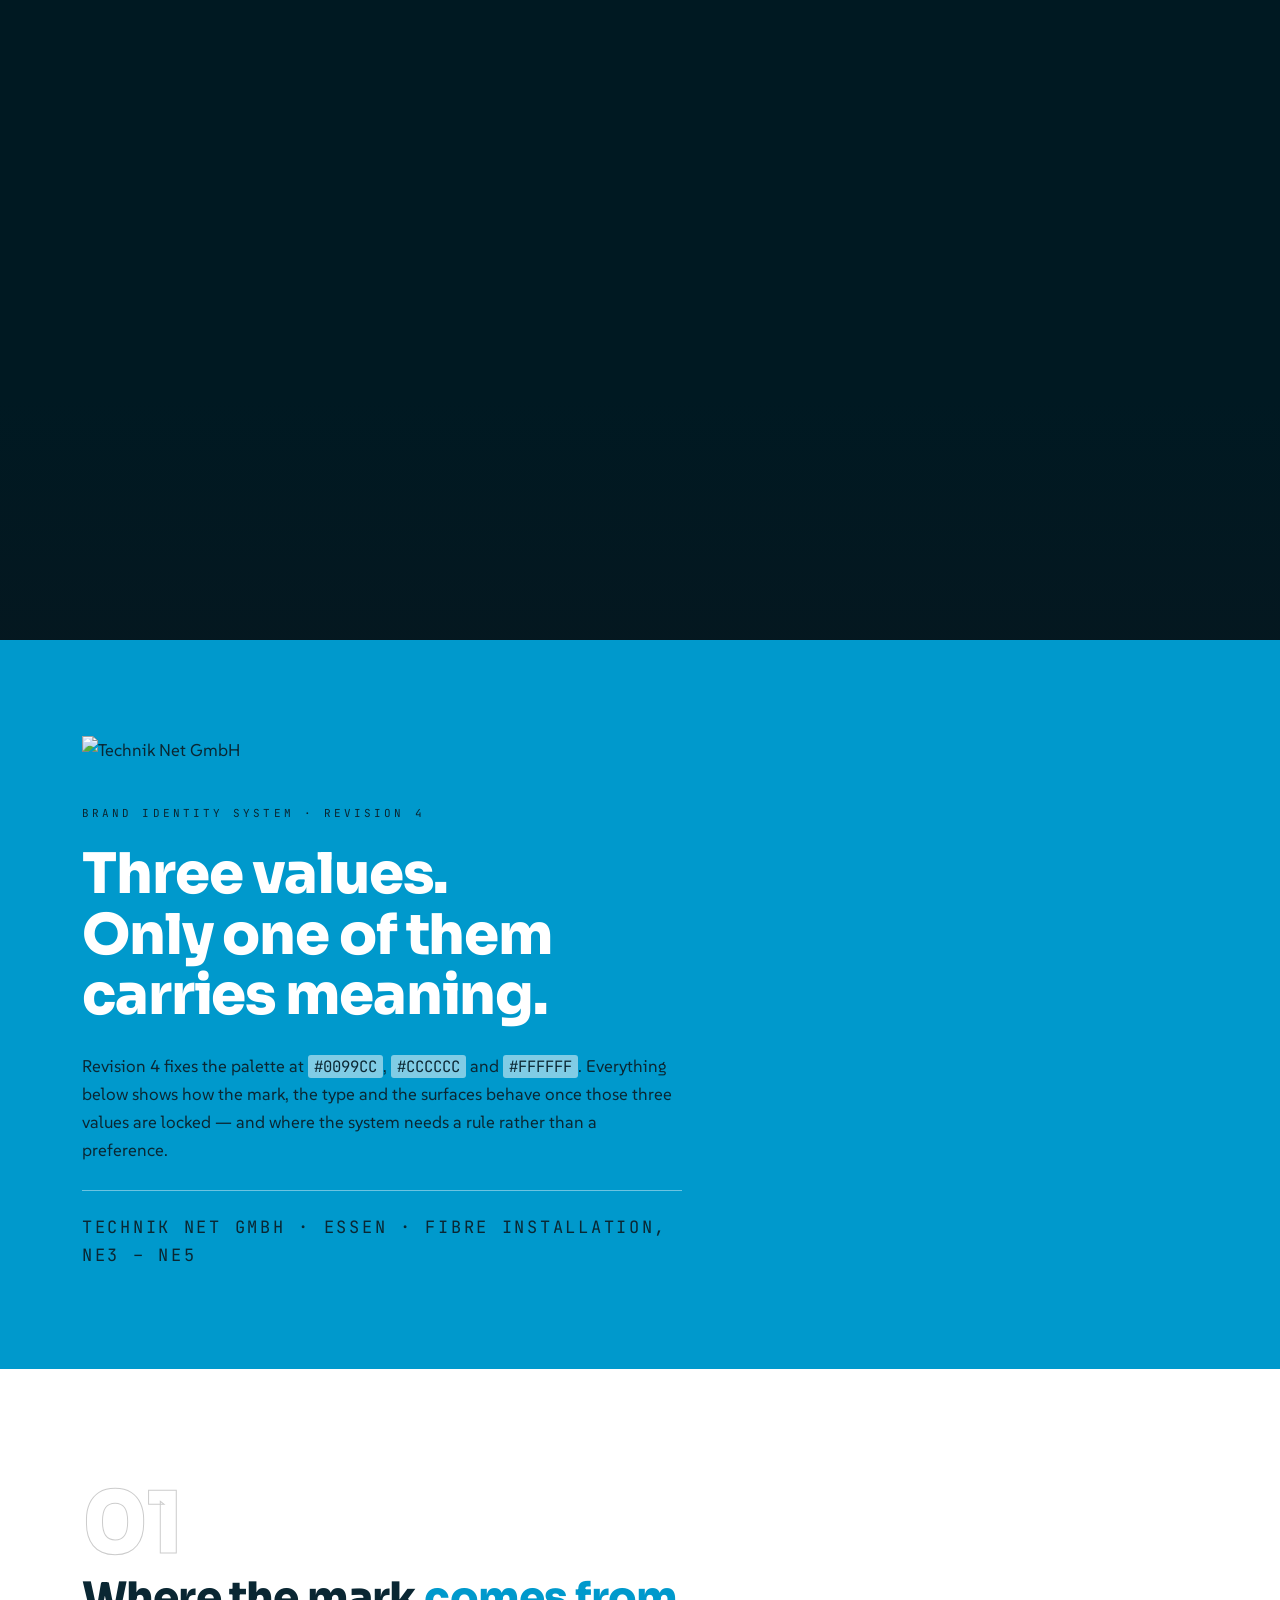
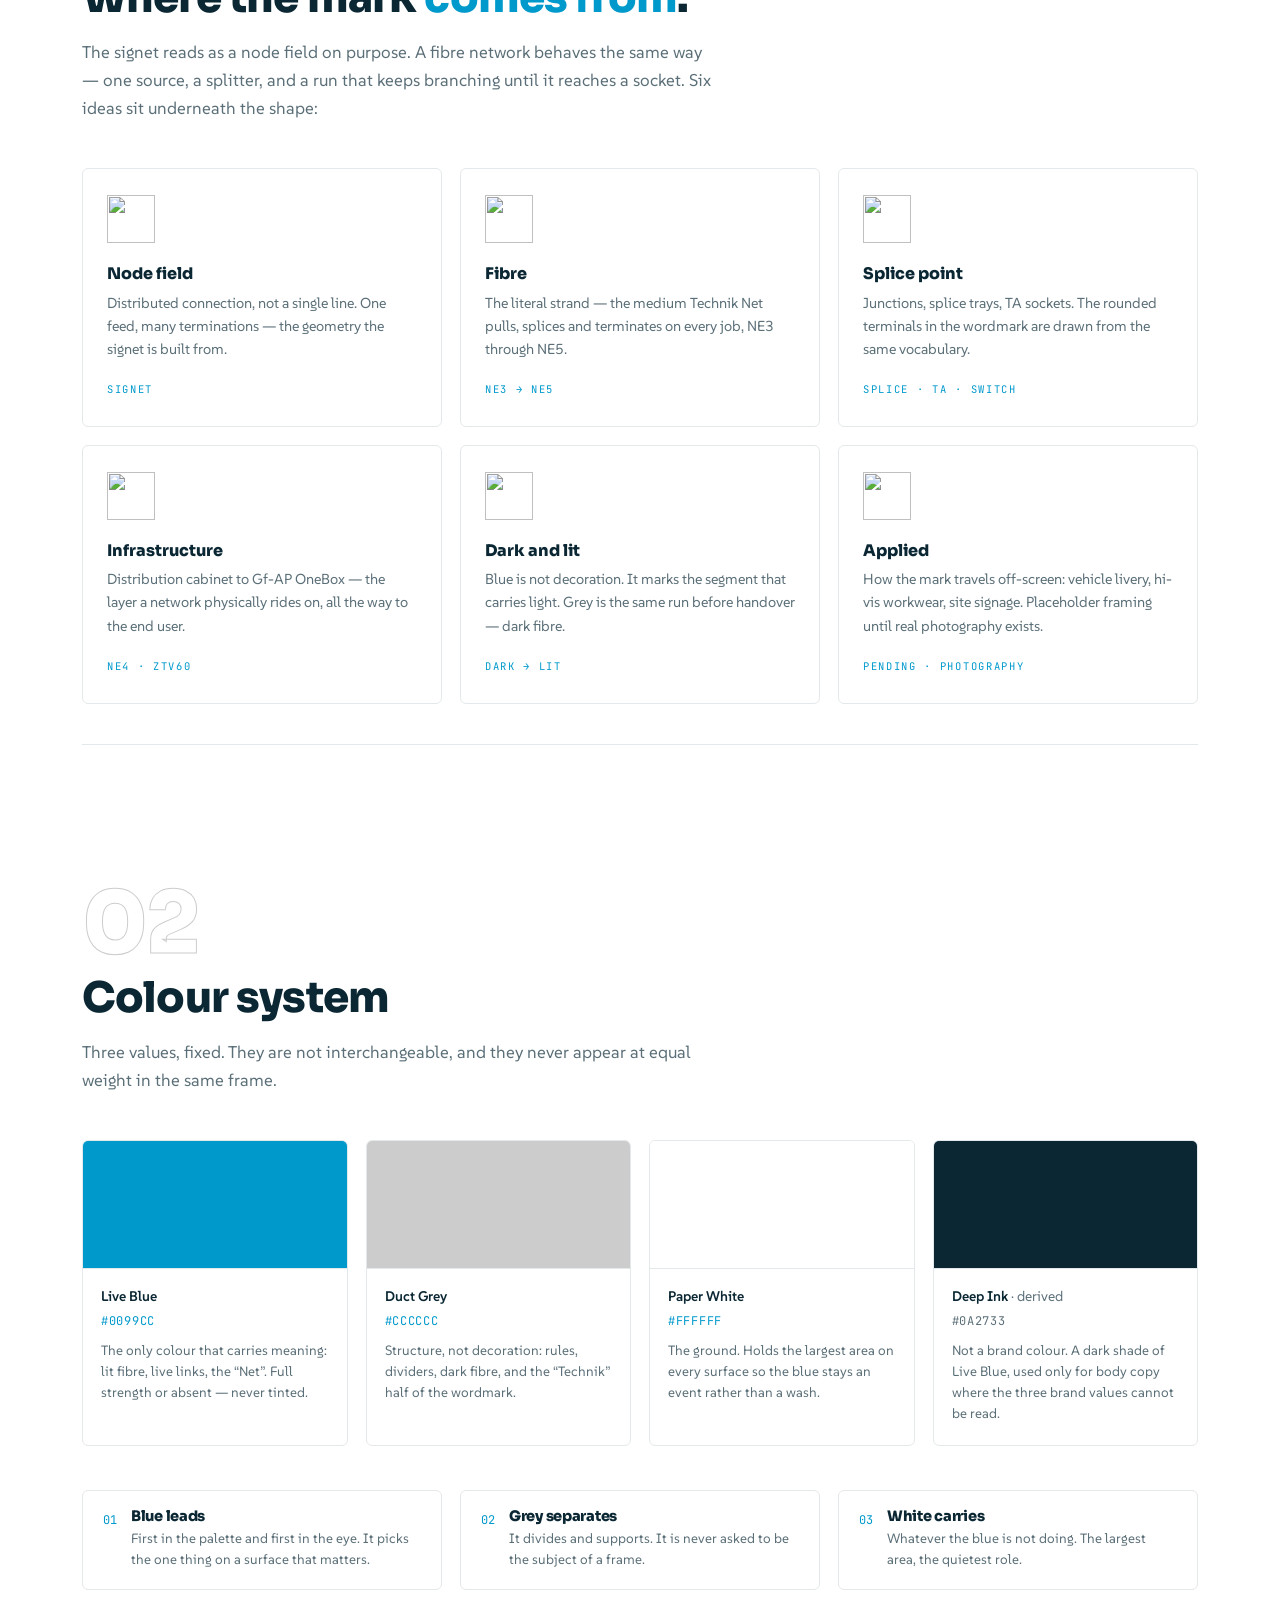
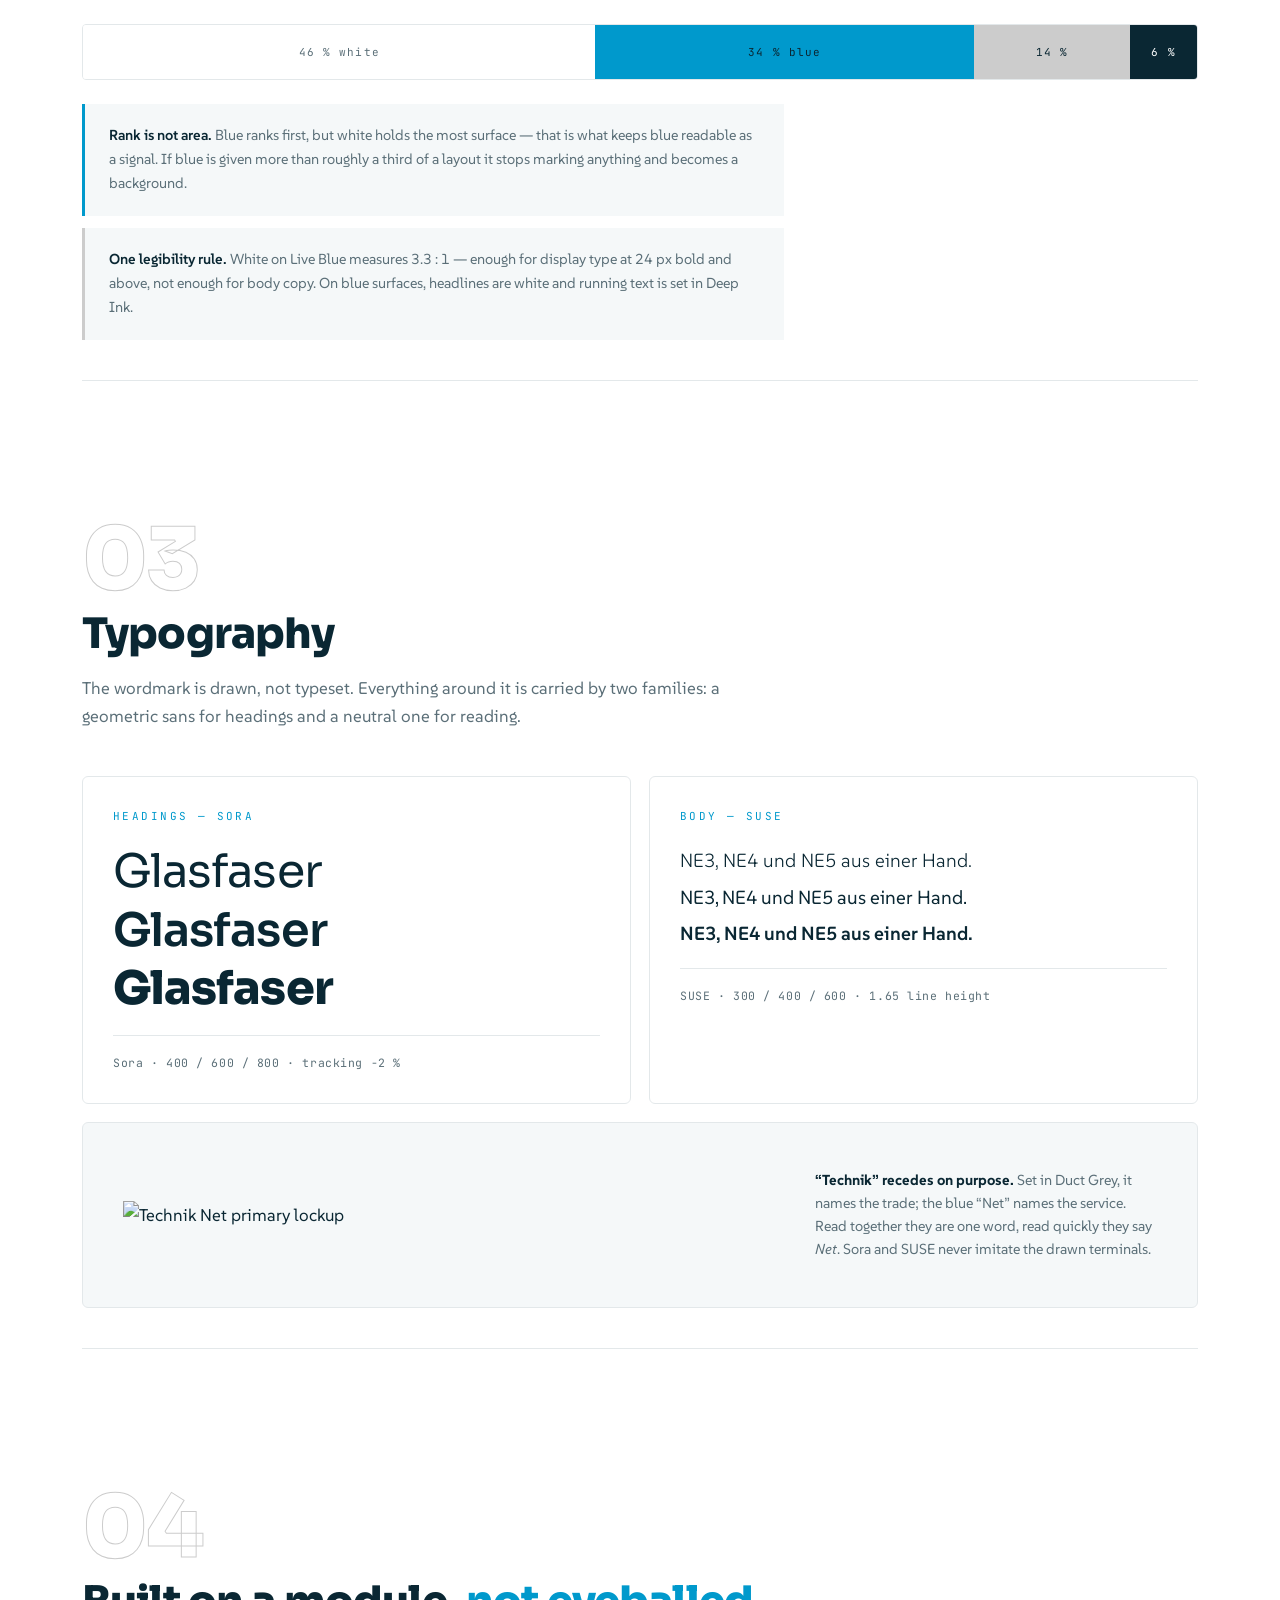
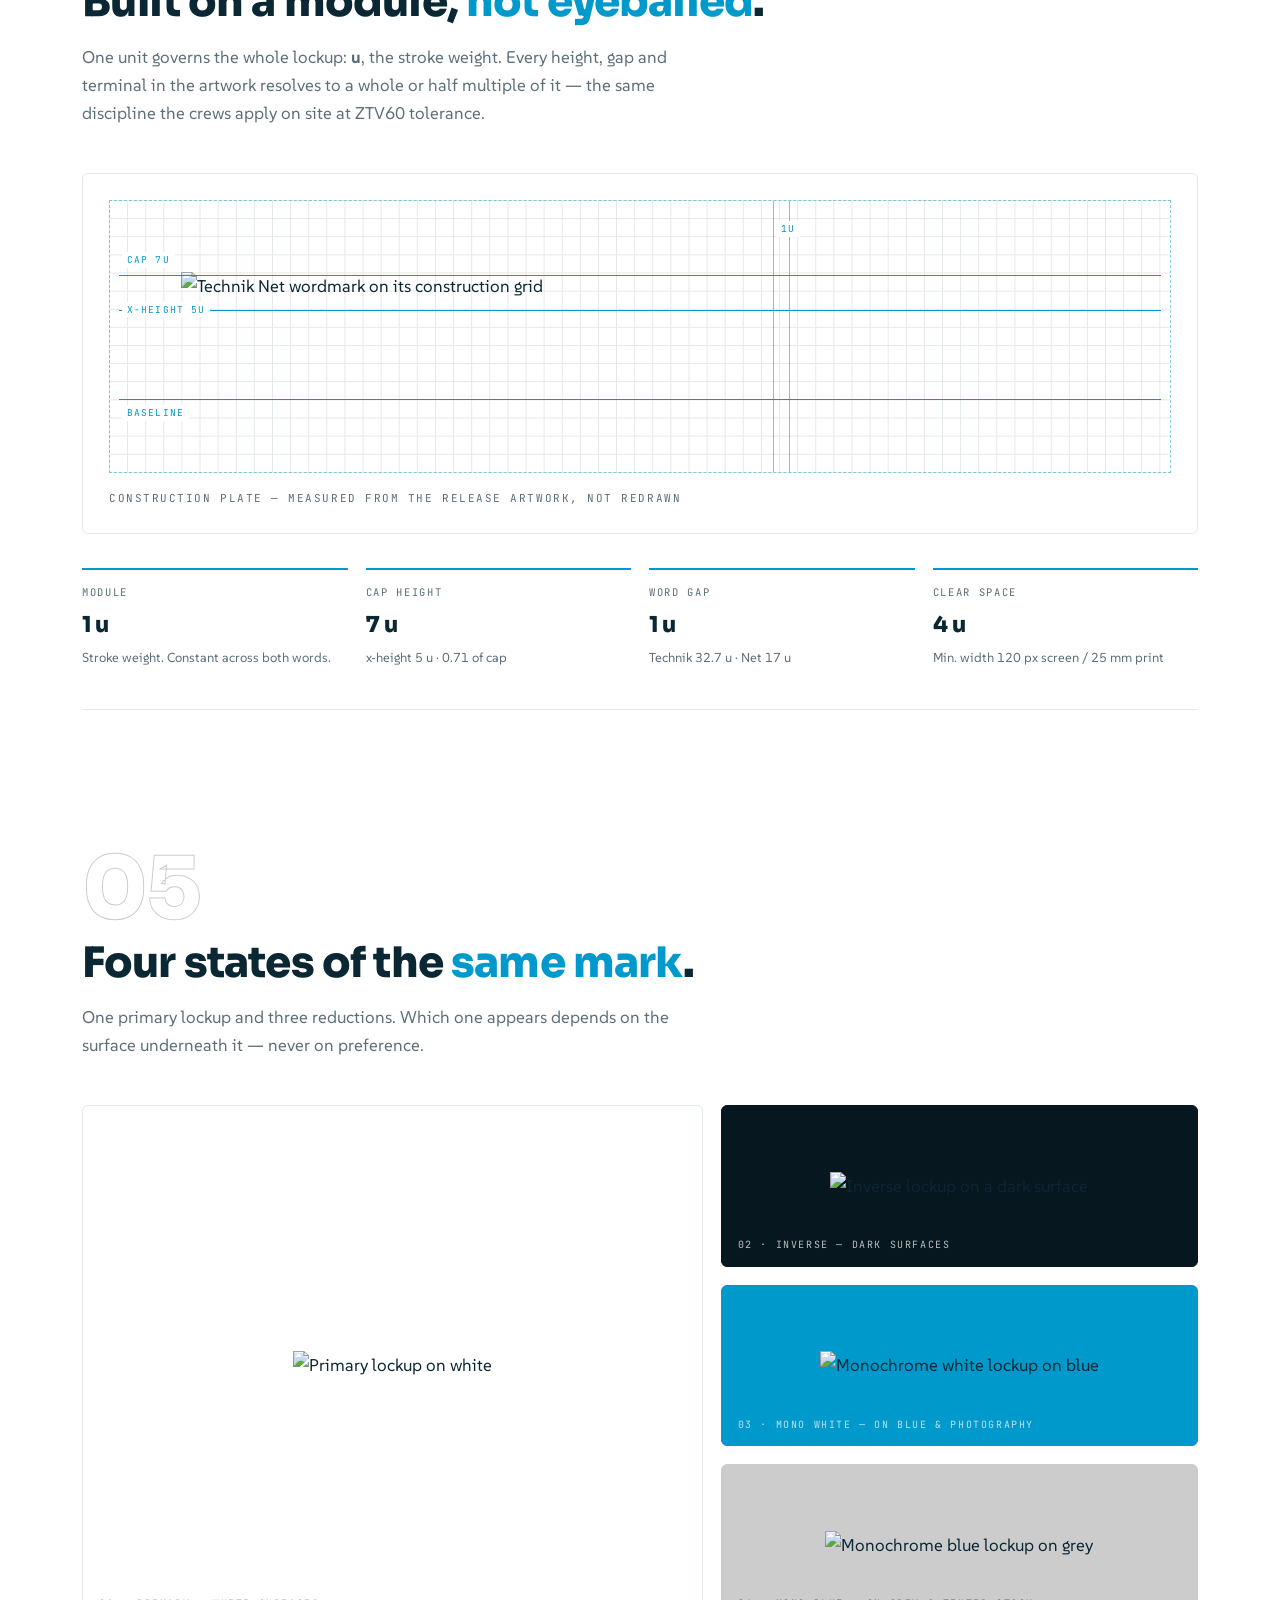
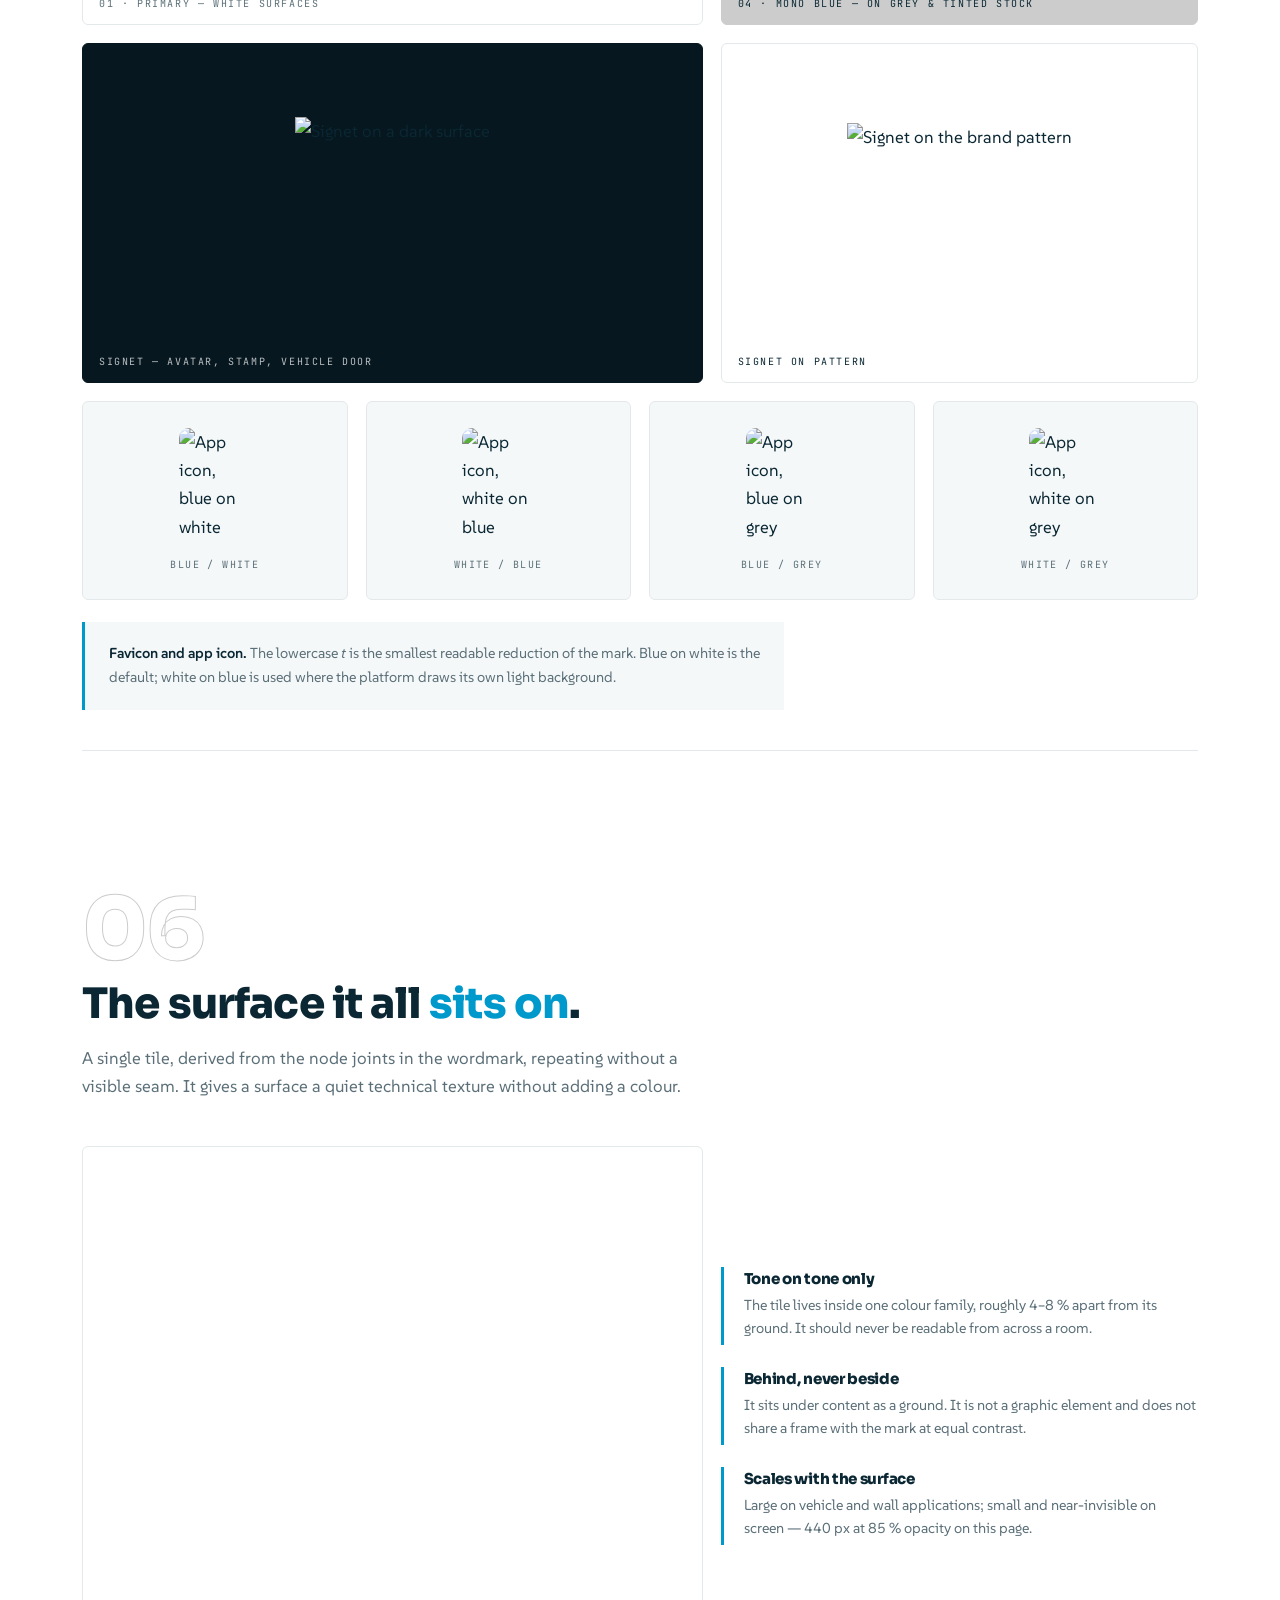
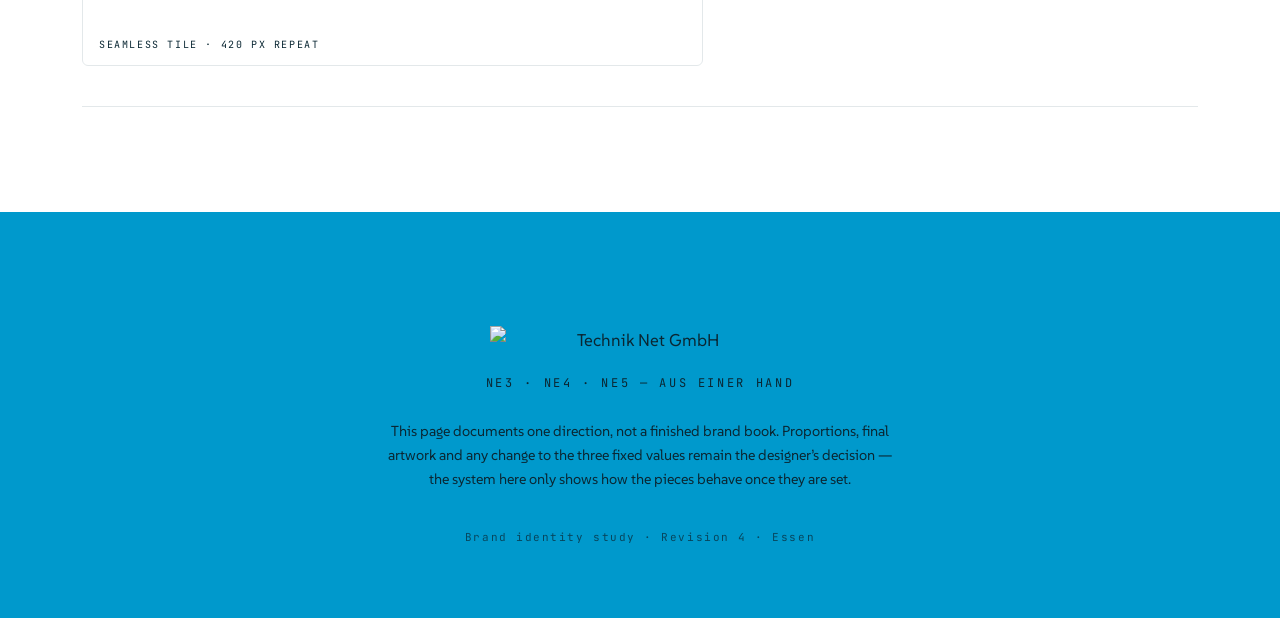
==== technikLOGO/index.html @ ebc8bb7e "Update print statement from 'Hello' to 'Goodbye'" ====
<!DOCTYPE html>
<html lang="en">
<head>
<meta charset="utf-8">
<meta name="viewport" content="width=device-width, initial-scale=1">
<title>Technik Net GmbH — Brand Identity, Rev 4</title>
<meta name="description" content="Brand identity system for Technik Net GmbH, Essen — fibre installation contractor, NE3 to NE5.">
<link rel="icon" href="assets/icon-blue-on-white.svg" type="image/svg+xml">
<link rel="apple-touch-icon" href="assets/icon-white-on-blue.png">
<link rel="preconnect" href="https://fonts.googleapis.com">
<link rel="preconnect" href="https://fonts.gstatic.com" crossorigin>
<link href="https://fonts.googleapis.com/css2?family=Sora:wght@400..800&family=SUSE:wght@100..900&family=JetBrains+Mono:wght@400;500&display=swap" rel="stylesheet">
<style>
/* ============================================================
   TECHNIK NET — BRAND IDENTITY SYSTEM PAGE · REV 4
   ------------------------------------------------------------
   BRAND VALUES (client-locked — do not change without approval)
     --blue   #0099CC
     --grey   #CCCCCC
     --white  #FFFFFF

   DERIVED VALUES (not brand colours — text/UI only, same hue
   family as --blue). Swap any of these on one line.
     --ink, --ink-soft, --hairline, --tint, --night, --blue-press
   ============================================================ */
:root{
  /* --- brand --- */
  --blue:#0099cc;
  --grey:#cccccc;
  --white:#ffffff;

  /* --- derived --- */
  --ink:#0a2733;          /* body copy, deep shade of --blue      */
  --ink-soft:#5b6f78;     /* secondary copy                        */
  --hairline:#e3e8ea;     /* 1 px rules — tint of --grey on white  */
  --tint:#f5f8f9;         /* faint card ground                     */
  --night:#06171f;        /* hero / dark surfaces                  */
  --blue-press:#0086b5;   /* hover + pressed state of --blue       */

  --shell:1180px;
  --u:15.386;             /* logo construction module, in viewBox units */
}
*{box-sizing:border-box}
html{scroll-behavior:smooth}
body{
  margin:0;background:var(--white);color:var(--ink);
  font-family:'SUSE',system-ui,-apple-system,'Segoe UI',sans-serif;
  font-size:17px;line-height:1.65;-webkit-font-smoothing:antialiased;
  overflow-x:hidden;
}
/* ambient tone-on-tone ground — must stay near-invisible */
body::before{
  content:'';position:fixed;inset:0;z-index:-2;pointer-events:none;
  background:url('assets/pattern-light.webp') repeat;
  background-size:440px 440px;opacity:.85;
}
h1,h2,h3,.node-index,.sample-sora{
  font-family:'Sora',system-ui,sans-serif;font-weight:800;
  letter-spacing:-.02em;line-height:1.08;margin:0
}
.mono,.node-eyebrow,.scroll-text,.swatch-hex,.tag,.caption,.plate-label,
.type-label,.type-meta,figcaption,.band-meta,.rank-n{
  font-family:'JetBrains Mono',ui-monospace,monospace;font-weight:400
}
p{margin:0}
img,svg{display:block;max-width:100%}
::selection{background:var(--blue);color:var(--white)}
:focus-visible{outline:2px solid var(--blue);outline-offset:3px;border-radius:2px}

.shell{max-width:var(--shell);margin:0 auto;padding:0 32px;width:100%}

/* ============ HERO ============ */
.hero{position:relative;background:var(--night)}
.hero-video-wrap{
  position:relative;width:100%;isolation:isolate;
  background:var(--night) url('assets/pattern-night.webp') repeat;
  background-size:440px 440px;
}
.hero-video-wrap video{width:100%;height:auto;display:block}
/* Unifies the existing footage into the new palette: hue + saturation
   come from --blue, luminosity stays from the video. Kills the orange. */
.video-tint{position:absolute;inset:0;background:var(--blue);mix-blend-mode:color;pointer-events:none}
.video-shade{position:absolute;inset:0;background:linear-gradient(to bottom,transparent 62%,rgba(6,23,31,.72));pointer-events:none}
@supports not (mix-blend-mode:color){.video-tint{display:none}}

.scroll-cue{
  position:absolute;left:50%;bottom:26px;transform:translateX(-50%);z-index:2;
  display:flex;flex-direction:column;align-items:center;gap:12px;
  opacity:0;pointer-events:none;transition:opacity .8s ease;
}
.scroll-cue.show{opacity:1}
.mouse{
  width:26px;height:42px;border:2px solid var(--white);border-radius:14px;
  position:relative;animation:cueNudge 2.6s ease-in-out infinite
}
.mouse::after{
  content:'';position:absolute;left:50%;top:8px;width:4px;height:8px;margin-left:-2px;
  border-radius:2px;background:var(--white);
  animation:cueBall 2.6s cubic-bezier(.65,-.55,.25,1.5) infinite
}
.scroll-text{font-size:11px;letter-spacing:.24em;text-transform:uppercase;color:rgba(255,255,255,.66)}
@keyframes cueBall{0%,20%{transform:translateY(0);opacity:1}
  60%{transform:translateY(16px);opacity:0}61%,100%{transform:translateY(0);opacity:0}
  85%,100%{opacity:1}}
@keyframes cueNudge{0%,70%,100%{transform:translateY(0)}80%{transform:translateY(5px)}}

/* ============ BLUE STATEMENT BAND ============ */
.band{background:var(--blue);color:var(--ink);padding:96px 0 100px}
.band-eyebrow{
  font-family:'JetBrains Mono',monospace;font-size:11px;letter-spacing:.28em;
  text-transform:uppercase;color:var(--ink);display:block;margin-bottom:22px
}
.band h1{
  color:var(--white);font-size:clamp(31px,4.6vw,56px);max-width:15ch;
  text-wrap:balance
}
.band p{max-width:60ch;margin-top:26px;font-size:17px;color:var(--ink)}
.band p code{
  font-family:'JetBrains Mono',monospace;font-size:.92em;
  background:rgba(255,255,255,.5);padding:1px 6px;border-radius:3px
}
.band-meta{
  margin-top:40px;padding-top:22px;border-top:1px solid rgba(255,255,255,.42);
  font-size:11.5px;letter-spacing:.16em;text-transform:uppercase;color:var(--ink)
}
.band-lockup{width:min(300px,52%);margin-bottom:40px}

/* ============ SECTIONS ============ */
#timeline-container{position:relative;z-index:0}
.node-section{padding:112px 32px 24px}
.node-eyebrow{
  font-size:11px;letter-spacing:.28em;text-transform:uppercase;color:var(--ink-soft);
  display:block;margin-bottom:6px
}
.node-index{
  font-size:clamp(52px,7vw,86px);line-height:1;
  color:transparent;-webkit-text-stroke:1px var(--grey);
  margin-bottom:-4px;display:block;user-select:none
}
.node-section h2{font-size:clamp(27px,3.5vw,42px);margin-top:12px}
.node-section h2 em{font-style:normal;color:var(--blue)}
.section-lede{max-width:64ch;color:var(--ink-soft);margin-top:18px;font-size:17px}
.divider{height:1px;background:var(--hairline);margin:40px 0 0}

/* ---- 01 concepts ---- */
.concept-grid{display:grid;grid-template-columns:repeat(3,1fr);gap:18px;margin-top:46px}
.concept-grid>*{min-width:0}
.concept{
  background:var(--white);border:1px solid var(--hairline);border-radius:6px;
  padding:26px 24px 28px;display:flex;flex-direction:column;
  transition:border-color .25s ease,transform .25s ease,box-shadow .25s ease
}
.concept:hover{border-color:var(--blue);transform:translateY(-3px);box-shadow:0 10px 28px -18px rgba(10,39,51,.5)}
.concept-icon{height:48px;margin-bottom:22px}
.concept-icon img{height:48px;width:48px}
.concept h3{font-size:16px;color:var(--ink);margin-bottom:9px;letter-spacing:0}
.concept p{font-size:14.5px;color:var(--ink-soft);line-height:1.6}
.concept .tag{
  margin-top:auto;padding-top:20px;font-size:10.5px;letter-spacing:.16em;
  text-transform:uppercase;color:var(--blue)
}

/* ---- 02 colour ---- */
.swatch-grid{display:grid;grid-template-columns:repeat(4,1fr);gap:18px;margin-top:46px}
.swatch-grid>*{min-width:0}
.swatch{border:1px solid var(--hairline);border-radius:6px;overflow:hidden;background:var(--white)}
.swatch-chip{height:128px;border-bottom:1px solid var(--hairline)}
.swatch-body{padding:16px 18px 20px}
.swatch-name{font-size:14px;font-weight:600;margin-bottom:4px}
.swatch-hex{font-size:12px;color:var(--blue);letter-spacing:.06em}
.swatch-role{font-size:13.5px;color:var(--ink-soft);margin-top:9px;line-height:1.55}
.swatch.is-derived .swatch-hex{color:var(--ink-soft)}

.rank{display:grid;grid-template-columns:repeat(3,1fr);gap:18px;margin-top:44px}
.rank-item{display:flex;gap:14px;align-items:flex-start;padding:18px 20px;border:1px solid var(--hairline);border-radius:6px}
.rank-n{font-size:12px;color:var(--blue);padding-top:2px}
.rank-item h3{font-size:14.5px;margin-bottom:5px}
.rank-item p{font-size:13.5px;color:var(--ink-soft);line-height:1.55}

.hierarchy{margin-top:34px}
.hierarchy-bar{display:flex;height:56px;border-radius:4px;overflow:hidden;border:1px solid var(--hairline)}
.hierarchy-bar span{
  display:flex;align-items:center;justify-content:center;
  font-family:'JetBrains Mono',monospace;font-size:11px;letter-spacing:.1em
}
.note{
  margin-top:24px;padding:20px 24px;border-left:3px solid var(--blue);
  background:var(--tint);color:var(--ink-soft);font-size:14.5px;max-width:78ch
}
.note strong{color:var(--ink);font-weight:600}
.note + .note{margin-top:12px;border-left-color:var(--grey)}

/* ---- 03 type ---- */
.type-grid{display:grid;grid-template-columns:1fr 1fr;gap:18px;margin-top:46px}
.type-grid>*{min-width:0}
.type-card{background:var(--white);border:1px solid var(--hairline);border-radius:6px;padding:30px}
.type-label{font-size:11px;letter-spacing:.22em;text-transform:uppercase;color:var(--blue);margin-bottom:20px}
.sample-sora{font-size:clamp(32px,4.4vw,46px);line-height:1.14;margin-bottom:6px;color:var(--ink)}
.sample-sora.w400{font-weight:400}.sample-sora.w600{font-weight:600}.sample-sora.w800{font-weight:800}
.sample-suse{font-size:19px;line-height:1.6;margin-bottom:6px}
.sample-suse.w300{font-weight:300}.sample-suse.w400{font-weight:400}.sample-suse.w600{font-weight:600}
.type-meta{margin-top:20px;padding-top:18px;border-top:1px solid var(--hairline);
  font-size:11.5px;color:var(--ink-soft);letter-spacing:.05em}
.type-wordmark{
  grid-column:1 / -1;background:var(--tint);border:1px solid var(--hairline);border-radius:6px;
  padding:46px 40px;display:flex;align-items:center;justify-content:space-between;gap:40px;flex-wrap:wrap
}
.type-wordmark img{width:min(420px,54%)}
.type-wordmark .tw-note{max-width:38ch;color:var(--ink-soft);font-size:14.5px;line-height:1.6}
.type-wordmark .tw-note strong{color:var(--ink)}

/* ---- 04 construction plate ---- */
.plate{margin:46px 0 0;border:1px solid var(--hairline);border-radius:6px;background:var(--white);padding:26px}
.plate-stage{
  position:relative;width:100%;aspect-ratio:58.6 / 15.06;
  background-color:var(--white);
  background-image:
    linear-gradient(to right,var(--hairline) 1px,transparent 1px),
    linear-gradient(to bottom,var(--hairline) 1px,transparent 1px);
  background-size:calc(100% / 58.6) calc(100% / 15.06);
}
.plate-clear{
  position:absolute;left:0;top:0;right:0;bottom:0;
  border:1px dashed var(--blue);opacity:.45
}
.plate-mark{position:absolute;left:6.826%;top:26.56%;width:86.35%;height:46.88%}
.plate-mark img{width:100%;height:100%}
.plate-mark .g{position:absolute;pointer-events:none}
.plate-mark .g-h{left:-6.8%;right:-6.8%;height:1px;background:var(--blue)}
.plate-mark .g-v{top:-56%;bottom:-56%;width:1px;background:var(--blue);opacity:.55}
.g-cap{top:2%}.g-x{top:29.6%}.g-base{top:99.4%}
.g-split-a{left:64.5%}.g-split-b{left:66.3%}
.plate-label{
  position:absolute;font-size:9.5px;letter-spacing:.12em;text-transform:uppercase;
  color:var(--blue);background:var(--white);padding:0 5px;white-space:nowrap
}
.plate-facts{display:grid;grid-template-columns:repeat(4,1fr);gap:18px;margin-top:34px}
.plate-facts>*{min-width:0}
.fact{border-top:2px solid var(--blue);padding-top:14px}
.fact dt{font-family:'JetBrains Mono',monospace;font-size:10.5px;letter-spacing:.16em;
  text-transform:uppercase;color:var(--ink-soft);margin-bottom:6px}
.fact dd{margin:0;font-family:'Sora',sans-serif;font-weight:800;font-size:22px;color:var(--ink)}
.fact dd small{font-family:'SUSE',sans-serif;font-weight:400;font-size:13px;color:var(--ink-soft);display:block;margin-top:4px}
figcaption{margin-top:16px;font-size:11px;letter-spacing:.14em;text-transform:uppercase;color:var(--ink-soft)}

/* ---- 05 applications ---- */
.app-grid{display:flex;gap:18px;margin-top:46px;align-items:stretch}
.app-main{
  width:calc((100% - 18px) * 1.3 / 2.3);height:520px;border-radius:6px;overflow:hidden;
  position:relative;display:flex;align-items:center;justify-content:center;padding:48px;
  background:var(--white);border:1px solid var(--hairline)
}
.app-side{flex:1;display:flex;flex-direction:column;gap:18px}
.app-card{
  flex:1;border-radius:6px;overflow:hidden;position:relative;
  display:flex;align-items:center;justify-content:center;padding:24px;
  border:1px solid var(--hairline)
}
.app-card.is-night,.app-main.is-night{background:var(--night) url('assets/pattern-night.webp') repeat;background-size:300px 300px;border-color:var(--night)}
.app-card.is-blue{background:var(--blue);border-color:var(--blue)}
.app-card.is-grey{background:var(--grey);border-color:var(--grey)}
.app-card.is-pattern{background:var(--white) url('assets/pattern-display.webp') repeat;background-size:300px 300px}
.app-card img{max-width:76%;height:auto}
.app-card.is-signet img{max-width:none;width:auto;height:62%}
.app-main img{max-width:84%}
.caption{
  position:absolute;left:16px;bottom:12px;font-size:10px;letter-spacing:.16em;
  text-transform:uppercase;color:var(--ink-soft)
}
.app-card.is-night .caption,.app-main.is-night .caption,.app-card.is-blue .caption{color:rgba(255,255,255,.72)}
.app-card.is-grey .caption,.app-card.is-pattern .caption,.pattern-wrap .caption{color:var(--ink)}

.icon-row{display:grid;grid-template-columns:repeat(4,1fr);gap:18px;margin-top:18px}
.icon-row>*{min-width:0}
.icon-cell{
  border:1px solid var(--hairline);border-radius:6px;padding:26px;
  display:flex;flex-direction:column;align-items:center;gap:16px;background:var(--tint)
}
.icon-cell img{width:72px;height:auto;border-radius:10px}
.icon-cell span{font-family:'JetBrains Mono',monospace;font-size:10px;letter-spacing:.14em;
  text-transform:uppercase;color:var(--ink-soft);text-align:center}

/* ---- 06 pattern ---- */
.pattern-row{display:flex;gap:18px;align-items:stretch;margin-top:46px}
.pattern-wrap{
  width:calc((100% - 18px) * 1.3 / 2.3);height:520px;
  border:1px solid var(--hairline);border-radius:6px;overflow:hidden;position:relative
}
.pattern-fill{width:100%;height:100%;background:url('assets/pattern-display.webp') repeat;background-size:420px 420px}
.pattern-side{flex:1;display:flex;flex-direction:column;justify-content:center;gap:22px}
.pattern-fact{border-left:3px solid var(--blue);padding:4px 0 4px 20px}
.pattern-fact h3{font-size:15px;margin-bottom:6px}
.pattern-fact p{font-size:14.5px;color:var(--ink-soft)}

/* ============ FIBRE TRACK (signature) ============
   Grey = dark fibre. Blue = lit. The run fills as you scroll. */
.fiber-track{position:absolute;top:0;width:3px;z-index:-1}
.fiber-bg-line{position:absolute;top:0;left:0;width:3px;height:100%;background:var(--hairline)}
#verticalLine{
  position:absolute;top:0;left:0;width:3px;height:0;
  background-image:linear-gradient(to bottom,var(--grey),var(--blue));
  background-repeat:no-repeat;background-position:top left;
  box-shadow:0 0 14px 1px rgba(0,153,204,.32);
}
.fiber-node{
  position:absolute;left:-11.5px;width:26px;height:26px;border-radius:50%;
  border:5px solid var(--white);background:var(--hairline);
  transform:scale(.6);opacity:.4;
  transition:transform .45s cubic-bezier(.2,.9,.3,1.4),opacity .45s ease,background .45s ease,box-shadow .45s ease
}
.fiber-node.is-on{transform:scale(1);opacity:1}
.fiber-final-node{
  position:absolute;left:-13.5px;width:30px;height:30px;border-radius:50%;
  border:5px solid var(--white);background:var(--blue);
  transform:scale(0);opacity:0;transition:transform .5s cubic-bezier(.2,.9,.3,1.4),opacity .4s ease
}
.fiber-final-node.is-on{transform:scale(1);opacity:1;box-shadow:0 0 18px 3px rgba(0,153,204,.5)}
.fiber-final-bar{
  position:absolute;right:0;height:5px;width:0;
  background-image:linear-gradient(to left,var(--blue),rgba(0,153,204,.15));
  transition:width .8s cubic-bezier(.4,0,.2,1);transition-delay:.4s
}
.timeline-end{height:1px}
@media (max-width:1320px){.fiber-track{display:none}}

/* ============ FOOTER ============ */
footer{background:var(--blue);color:var(--ink);padding:88px 0 72px;text-align:center;margin-top:80px}
footer .f-signet{width:56px;margin:0 auto 26px}
footer .f-lockup{width:min(300px,72%);margin:0 auto 20px}
footer .f-tag{
  font-family:'JetBrains Mono',monospace;font-size:12px;letter-spacing:.22em;
  text-transform:uppercase;color:var(--ink);margin-bottom:26px
}
footer p{color:var(--ink);font-size:14.5px;max-width:56ch;margin:0 auto}
footer .f-meta{
  margin-top:36px;font-family:'JetBrains Mono',monospace;font-size:11px;
  letter-spacing:.14em;color:rgba(10,39,51,.72)
}

/* ============ SCROLL TO TOP ============ */
#scrollTop{
  position:fixed;right:28px;bottom:28px;z-index:60;width:46px;height:46px;border-radius:50%;
  border:1px solid var(--blue);background:rgba(255,255,255,.9);
  backdrop-filter:blur(6px);-webkit-backdrop-filter:blur(6px);
  color:var(--blue);cursor:pointer;display:flex;align-items:center;justify-content:center;
  opacity:0;visibility:hidden;transform:translateY(10px);padding:0;
  transition:opacity .3s ease,transform .3s ease,visibility .3s ease,background .25s ease,color .25s ease;
}
#scrollTop.show{opacity:1;visibility:visible;transform:translateY(0)}
#scrollTop:hover{background:var(--blue);color:var(--white)}
#scrollTop svg{width:18px;height:18px;display:block;max-width:none}

/* ============ RESPONSIVE ============ */
@media (max-width:1000px){
  .concept-grid,.swatch-grid,.plate-facts,.icon-row{grid-template-columns:repeat(2,1fr)}
  .rank{grid-template-columns:1fr}
  .app-grid,.pattern-row{flex-direction:column}
  .app-main{width:100%;height:auto;aspect-ratio:686/460;padding:32px}
  .app-side{flex-direction:row}
  .app-card{min-height:190px}
  .pattern-wrap{width:100%;height:auto;aspect-ratio:1/1}
}
@media (max-width:720px){
  body{font-size:16px}
  .band{padding:64px 0 68px}
  .node-section{padding:76px 24px 14px}
  .concept-grid,.swatch-grid,.type-grid,.plate-facts,.icon-row{grid-template-columns:1fr}
  .app-side{flex-direction:column}
  .type-wordmark{padding:30px 24px;flex-direction:column;align-items:flex-start}
  .type-wordmark img{width:88%}
  .plate{padding:16px}
  .plate-label{display:none}
  .scroll-cue{display:none}
  footer{padding:64px 0 56px}
}
@media (prefers-reduced-motion:reduce){
  html{scroll-behavior:auto}
  *,*::before,*::after{animation-duration:.001ms !important;animation-iteration-count:1 !important;transition-duration:.001ms !important}
}
</style>
</head>
<body>

<!-- ===================== HERO ===================== -->
<header class="hero">
  <div class="hero-video-wrap">
    <!-- Current hero film, kept as delivered.
         To switch to the wordmark-free ambient loop instead,
         change the src below to: assets/hero-loop.mp4 -->
    <video autoplay muted loop playsinline preload="auto" poster="assets/hero-poster.webp"
           aria-label="Technik Net brand film">
      <source src="assets/hero-reveal.mp4" type="video/mp4">
    </video>
    <div class="video-tint"></div>
    <div class="video-shade"></div>
    <div class="scroll-cue">
      <div class="mouse"></div>
      <p class="scroll-text">Scroll</p>
    </div>
  </div>
</header>

<!-- ===================== STATEMENT BAND ===================== -->
<section class="band">
  <div class="shell">
    <img class="band-lockup" src="assets/logo-mono-white.svg" alt="Technik Net GmbH">
    <span class="band-eyebrow">Brand identity system · Revision 4</span>
    <h1>Three values. Only one of them carries meaning.</h1>
    <p>
      Revision 4 fixes the palette at <code>#0099CC</code>, <code>#CCCCCC</code> and
      <code>#FFFFFF</code>. Everything below shows how the mark, the type and the
      surfaces behave once those three values are locked — and where the system
      needs a rule rather than a preference.
    </p>
    <p class="band-meta">Technik Net GmbH · Essen · Fibre installation, NE3 – NE5</p>
  </div>
</section>

<div id="timeline-container">
  <div class="fiber-track" aria-hidden="true">
    <div class="fiber-bg-line"></div>
    <div id="verticalLine"></div>
    <div class="fiber-node"></div>
    <div class="fiber-node"></div>
    <div class="fiber-node"></div>
    <div class="fiber-node"></div>
    <div class="fiber-node"></div>
    <div class="fiber-node"></div>
    <div class="fiber-final-bar"></div>
    <div class="fiber-final-node"></div>
  </div>

  <!-- ============ 01 FOUNDATION ============ -->
  <section class="node-section shell" id="sec-1">
    <span class="node-index">01</span>
    <h2>Where the mark <em>comes from</em>.</h2>
    <p class="section-lede">
      The signet reads as a node field on purpose. A fibre network behaves the same way —
      one source, a splitter, and a run that keeps branching until it reaches a socket.
      Six ideas sit underneath the shape:
    </p>

    <div class="concept-grid">
      <article class="concept">
        <div class="concept-icon"><img src="assets/icon-field.svg" alt="" width="48" height="48"></div>
        <h3>Node field</h3>
        <p>Distributed connection, not a single line. One feed, many terminations —
           the geometry the signet is built from.</p>
        <p class="tag">Signet</p>
      </article>

      <article class="concept">
        <div class="concept-icon"><img src="assets/icon-fibre.svg" alt="" width="48" height="48"></div>
        <h3>Fibre</h3>
        <p>The literal strand — the medium Technik Net pulls, splices and terminates
           on every job, NE3 through NE5.</p>
        <p class="tag">NE3 → NE5</p>
      </article>

      <article class="concept">
        <div class="concept-icon"><img src="assets/icon-node.svg" alt="" width="48" height="48"></div>
        <h3>Splice point</h3>
        <p>Junctions, splice trays, TA sockets. The rounded terminals in the wordmark
           are drawn from the same vocabulary.</p>
        <p class="tag">Splice · TA · Switch</p>
      </article>

      <article class="concept">
        <div class="concept-icon"><img src="assets/icon-infra.svg" alt="" width="48" height="48"></div>
        <h3>Infrastructure</h3>
        <p>Distribution cabinet to Gf-AP OneBox — the layer a network physically
           rides on, all the way to the end user.</p>
        <p class="tag">NE4 · ZTV60</p>
      </article>

      <article class="concept">
        <div class="concept-icon"><img src="assets/icon-lit.svg" alt="" width="48" height="48"></div>
        <h3>Dark and lit</h3>
        <p>Blue is not decoration. It marks the segment that carries light.
           Grey is the same run before handover — dark fibre.</p>
        <p class="tag">Dark → lit</p>
      </article>

      <article class="concept">
        <div class="concept-icon"><img src="assets/icon-applied.svg" alt="" width="48" height="48"></div>
        <h3>Applied</h3>
        <p>How the mark travels off-screen: vehicle livery, hi-vis workwear, site
           signage. Placeholder framing until real photography exists.</p>
        <p class="tag">Pending · photography</p>
      </article>
    </div>
    <div class="divider"></div>
  </section>

  <!-- ============ 02 COLOUR ============ -->
  <section class="node-section shell" id="sec-2">
    <span class="node-index">02</span>
    <h2>Colour system</h2>
    <p class="section-lede">
      Three values, fixed. They are not interchangeable, and they never appear at
      equal weight in the same frame.
    </p>

    <div class="swatch-grid">
      <div class="swatch">
        <div class="swatch-chip" style="background:#0099cc"></div>
        <div class="swatch-body">
          <p class="swatch-name">Live Blue</p>
          <p class="swatch-hex">#0099CC</p>
          <p class="swatch-role">The only colour that carries meaning: lit fibre, live
             links, the “Net”. Full strength or absent — never tinted.</p>
        </div>
      </div>
      <div class="swatch">
        <div class="swatch-chip" style="background:#cccccc"></div>
        <div class="swatch-body">
          <p class="swatch-name">Duct Grey</p>
          <p class="swatch-hex">#CCCCCC</p>
          <p class="swatch-role">Structure, not decoration: rules, dividers, dark fibre,
             and the “Technik” half of the wordmark.</p>
        </div>
      </div>
      <div class="swatch">
        <div class="swatch-chip" style="background:#ffffff;border-bottom:1px solid var(--hairline)"></div>
        <div class="swatch-body">
          <p class="swatch-name">Paper White</p>
          <p class="swatch-hex">#FFFFFF</p>
          <p class="swatch-role">The ground. Holds the largest area on every surface so
             the blue stays an event rather than a wash.</p>
        </div>
      </div>
      <div class="swatch is-derived">
        <div class="swatch-chip" style="background:#0a2733"></div>
        <div class="swatch-body">
          <p class="swatch-name">Deep Ink <em style="font-style:normal;color:var(--ink-soft);font-weight:400">· derived</em></p>
          <p class="swatch-hex">#0A2733</p>
          <p class="swatch-role">Not a brand colour. A dark shade of Live Blue, used only
             for body copy where the three brand values cannot be read.</p>
        </div>
      </div>
    </div>

    <div class="rank">
      <div class="rank-item">
        <span class="rank-n">01</span>
        <div><h3>Blue leads</h3><p>First in the palette and first in the eye. It picks the
          one thing on a surface that matters.</p></div>
      </div>
      <div class="rank-item">
        <span class="rank-n">02</span>
        <div><h3>Grey separates</h3><p>It divides and supports. It is never asked to be
          the subject of a frame.</p></div>
      </div>
      <div class="rank-item">
        <span class="rank-n">03</span>
        <div><h3>White carries</h3><p>Whatever the blue is not doing. The largest area,
          the quietest role.</p></div>
      </div>
    </div>

    <div class="hierarchy">
      <div class="hierarchy-bar" role="img" aria-label="Area split: white 46 percent, blue 34 percent, grey 14 percent, ink 6 percent">
        <span style="background:#ffffff;flex:46;color:#5b6f78">46 % white</span>
        <span style="background:#0099cc;flex:34;color:#0a2733">34 % blue</span>
        <span style="background:#cccccc;flex:14;color:#0a2733">14 %</span>
        <span style="background:#0a2733;flex:6;color:#ffffff">6 %</span>
      </div>
      <div class="note">
        <strong>Rank is not area.</strong> Blue ranks first, but white holds the most
        surface — that is what keeps blue readable as a signal. If blue is given more than
        roughly a third of a layout it stops marking anything and becomes a background.
      </div>
      <div class="note">
        <strong>One legibility rule.</strong> White on Live Blue measures 3.3&nbsp;:&nbsp;1 —
        enough for display type at 24&nbsp;px bold and above, not enough for body copy.
        On blue surfaces, headlines are white and running text is set in Deep Ink.
      </div>
    </div>
    <div class="divider"></div>
  </section>

  <!-- ============ 03 TYPOGRAPHY ============ -->
  <section class="node-section shell" id="sec-3">
    <span class="node-index">03</span>
    <h2>Typography</h2>
    <p class="section-lede">
      The wordmark is drawn, not typeset. Everything around it is carried by two
      families: a geometric sans for headings and a neutral one for reading.
    </p>

    <div class="type-grid">
      <div class="type-card">
        <p class="type-label">Headings — Sora</p>
        <p class="sample-sora w400">Glasfaser</p>
        <p class="sample-sora w600">Glasfaser</p>
        <p class="sample-sora w800">Glasfaser</p>
        <p class="type-meta">Sora · 400 / 600 / 800 · tracking −2 %</p>
      </div>
      <div class="type-card">
        <p class="type-label">Body — SUSE</p>
        <p class="sample-suse w300">NE3, NE4 und NE5 aus einer Hand.</p>
        <p class="sample-suse w400">NE3, NE4 und NE5 aus einer Hand.</p>
        <p class="sample-suse w600">NE3, NE4 und NE5 aus einer Hand.</p>
        <p class="type-meta">SUSE · 300 / 400 / 600 · 1.65 line height</p>
      </div>
      <div class="type-wordmark">
        <img src="assets/logo-primary.svg" alt="Technik Net primary lockup">
        <div class="tw-note">
          <p><strong>“Technik” recedes on purpose.</strong> Set in Duct Grey, it names the
          trade; the blue “Net” names the service. Read together they are one word, read
          quickly they say <em>Net</em>. Sora and SUSE never imitate the drawn terminals.</p>
        </div>
      </div>
    </div>
    <div class="divider"></div>
  </section>

  <!-- ============ 04 CONSTRUCTION ============ -->
  <section class="node-section shell" id="sec-4">
    <span class="node-index">04</span>
    <h2>Built on a module, <em>not eyeballed</em>.</h2>
    <p class="section-lede">
      One unit governs the whole lockup: <strong>u</strong>, the stroke weight. Every
      height, gap and terminal in the artwork resolves to a whole or half multiple of it —
      the same discipline the crews apply on site at ZTV60 tolerance.
    </p>

    <figure class="plate">
      <div class="plate-stage">
        <div class="plate-clear"></div>
        <div class="plate-mark">
          <img src="assets/logo-mono-ink.svg" alt="Technik Net wordmark on its construction grid">
          <span class="g g-h g-cap"></span>
          <span class="g g-h g-x"></span>
          <span class="g g-h g-base"></span>
          <span class="g g-v g-split-a"></span>
          <span class="g g-v g-split-b"></span>
          <span class="plate-label" style="left:-6.5%;top:-16%">Cap 7u</span>
          <span class="plate-label" style="left:-6.5%;top:23%">x‑height 5u</span>
          <span class="plate-label" style="left:-6.5%;top:104%">Baseline</span>
          <span class="plate-label" style="left:64.8%;top:-40%">1u</span>
        </div>
      </div>
      <figcaption>Construction plate — measured from the release artwork, not redrawn</figcaption>
    </figure>

    <dl class="plate-facts">
      <div class="fact"><dt>Module</dt><dd>1 u<small>Stroke weight. Constant across both words.</small></dd></div>
      <div class="fact"><dt>Cap height</dt><dd>7 u<small>x‑height 5 u · 0.71 of cap</small></dd></div>
      <div class="fact"><dt>Word gap</dt><dd>1 u<small>Technik 32.7 u · Net 17 u</small></dd></div>
      <div class="fact"><dt>Clear space</dt><dd>4 u<small>Min. width 120 px screen / 25 mm print</small></dd></div>
    </dl>
    <div class="divider"></div>
  </section>

  <!-- ============ 05 APPLICATIONS ============ -->
  <section class="node-section shell" id="sec-5">
    <span class="node-index">05</span>
    <h2>Four states of the <em>same mark</em>.</h2>
    <p class="section-lede">
      One primary lockup and three reductions. Which one appears depends on the surface
      underneath it — never on preference.
    </p>

    <div class="app-grid">
      <div class="app-main">
        <img src="assets/logo-primary.svg" alt="Primary lockup on white">
        <span class="caption">01 · Primary — white surfaces</span>
      </div>
      <div class="app-side">
        <div class="app-card is-night">
          <img src="assets/logo-inverse.svg" alt="Inverse lockup on a dark surface">
          <span class="caption">02 · Inverse — dark surfaces</span>
        </div>
        <div class="app-card is-blue">
          <img src="assets/logo-mono-white.svg" alt="Monochrome white lockup on blue">
          <span class="caption">03 · Mono white — on blue &amp; photography</span>
        </div>
        <div class="app-card is-grey">
          <img src="assets/logo-mono-blue.svg" alt="Monochrome blue lockup on grey">
          <span class="caption">04 · Mono blue — on grey &amp; tinted stock</span>
        </div>
      </div>
    </div>

    <div class="app-grid" style="margin-top:18px">
      <div class="app-main is-night" style="height:340px">
        <img src="assets/signet-inverse.svg" alt="Signet on a dark surface" style="max-width:none;height:80%;width:auto">
        <span class="caption">Signet — avatar, stamp, vehicle door</span>
      </div>
      <div class="app-side">
        <div class="app-card is-pattern is-signet">
          <img src="assets/signet-primary.svg" alt="Signet on the brand pattern">
          <span class="caption">Signet on pattern</span>
        </div>
      </div>
    </div>

    <div class="icon-row">
      <div class="icon-cell"><img src="assets/icon-blue-on-white.svg" alt="App icon, blue on white"><span>Blue / white</span></div>
      <div class="icon-cell"><img src="assets/icon-white-on-blue.svg" alt="App icon, white on blue"><span>White / blue</span></div>
      <div class="icon-cell"><img src="assets/icon-blue-on-grey.svg" alt="App icon, blue on grey"><span>Blue / grey</span></div>
      <div class="icon-cell"><img src="assets/icon-white-on-grey.svg" alt="App icon, white on grey"><span>White / grey</span></div>
    </div>
    <p class="note" style="margin-top:22px"><strong>Favicon and app icon.</strong> The
      lowercase <em>t</em> is the smallest readable reduction of the mark. Blue on white is
      the default; white on blue is used where the platform draws its own light background.</p>
    <div class="divider"></div>
  </section>

  <!-- ============ 06 PATTERN ============ -->
  <section class="node-section shell" id="sec-6">
    <span class="node-index">06</span>
    <h2>The surface it all <em>sits on</em>.</h2>
    <p class="section-lede">
      A single tile, derived from the node joints in the wordmark, repeating without a
      visible seam. It gives a surface a quiet technical texture without adding a colour.
    </p>

    <div class="pattern-row">
      <div class="pattern-wrap">
        <div class="pattern-fill" role="img" aria-label="Seamless network pattern tile"></div>
        <span class="caption">Seamless tile · 420 px repeat</span>
      </div>
      <div class="pattern-side">
        <div class="pattern-fact">
          <h3>Tone on tone only</h3>
          <p>The tile lives inside one colour family, roughly 4–8 % apart from its ground.
             It should never be readable from across a room.</p>
        </div>
        <div class="pattern-fact">
          <h3>Behind, never beside</h3>
          <p>It sits under content as a ground. It is not a graphic element and does not
             share a frame with the mark at equal contrast.</p>
        </div>
        <div class="pattern-fact">
          <h3>Scales with the surface</h3>
          <p>Large on vehicle and wall applications; small and near-invisible on screen —
             440 px at 85 % opacity on this page.</p>
        </div>
      </div>
    </div>
    <div class="divider"></div>
  </section>

  <div class="timeline-end"></div>
</div>

<!-- ===================== FOOTER ===================== -->
<footer>
  <div class="shell">
    <img class="f-signet" src="assets/signet-mono-white.svg" alt="">
    <img class="f-lockup" src="assets/logo-mono-white.svg" alt="Technik Net GmbH">
    <p class="f-tag">NE3 · NE4 · NE5 — aus einer Hand</p>
    <p>
      This page documents one direction, not a finished brand book. Proportions, final
      artwork and any change to the three fixed values remain the designer’s decision —
      the system here only shows how the pieces behave once they are set.
    </p>
    <p class="f-meta">Brand identity study · Revision 4 · Essen</p>
  </div>
</footer>

<button id="scrollTop" type="button" aria-label="Scroll to top" title="Scroll to top">
  <svg viewBox="0 0 24 24" fill="none" stroke="currentColor" stroke-width="2.2"
       stroke-linecap="round" stroke-linejoin="round" aria-hidden="true">
    <path d="M12 19V5"></path><path d="M5 12l7-7 7 7"></path>
  </svg>
</button>

<script>
/* ---------- fibre track: dark fibre fills with light on scroll ---------- */
(function(){
  var track     = document.querySelector('.fiber-track');
  var vLine     = document.getElementById('verticalLine');
  var container = document.getElementById('timeline-container');
  var shell     = document.querySelector('.node-section.shell');
  var nodes     = Array.prototype.slice.call(document.querySelectorAll('.fiber-node'));
  var indices   = Array.prototype.slice.call(document.querySelectorAll('.node-index'));
  var finalNode = document.querySelector('.fiber-final-node');
  var finalBar  = document.querySelector('.fiber-final-bar');
  var endMarker = document.querySelector('.timeline-end');
  var finalEndpoint = 0;

  function hex2rgb(h){h=h.replace('#','');return [parseInt(h.substr(0,2),16),parseInt(h.substr(2,2),16),parseInt(h.substr(4,2),16)];}
  function lerpColor(a,b,t){
    var A=hex2rgb(a),B=hex2rgb(b);
    return 'rgb('+Math.round(A[0]+(B[0]-A[0])*t)+','+Math.round(A[1]+(B[1]-A[1])*t)+','+Math.round(A[2]+(B[2]-A[2])*t)+')';
  }
  var C_TOP='#cccccc', C_BOT='#0099cc';   /* dark fibre -> lit */
  var nodeColors = nodes.map(function(_,i){
    return lerpColor(C_TOP,C_BOT, nodes.length>1 ? i/(nodes.length-1) : 0);
  });

  function layout(){
    if(!track || !container || !shell) return;
    var cRect = container.getBoundingClientRect();
    var sRect = shell.getBoundingClientRect();
    var vw = document.documentElement.clientWidth;
    var gap = 64, nodeBleed = 16, minGapNeeded = 96;
    if (vw - sRect.right < minGapNeeded){
      track.style.display = 'none';
    } else {
      track.style.display = '';
      track.style.left = Math.min(sRect.right - cRect.left + gap, (vw - nodeBleed) - cRect.left) + 'px';
    }
    track.style.height = cRect.height + 'px';

    var tRect = track.getBoundingClientRect();
    indices.forEach(function(idx,i){
      if(!nodes[i]) return;
      var r = idx.getBoundingClientRect();
      nodes[i].style.top = (r.top + r.height/2 - tRect.top - 13) + 'px';
    });

    if(endMarker && finalNode && finalBar){
      var top = endMarker.getBoundingClientRect().top - tRect.top;
      finalEndpoint = top;
      finalNode.style.top = (top - 15) + 'px';
      finalBar.style.top  = (top - 2.5) + 'px';
      finalBar.dataset.fullWidth = 200;
    }
    update();
  }

  var bendPlayed = false;
  function playFinalBend(){
    if(bendPlayed) return;
    bendPlayed = true;
    finalNode.classList.add('is-on');
    finalBar.style.width = (finalBar.dataset.fullWidth || 200) + 'px';
  }
  function resetFinalBend(){
    if(!bendPlayed) return;
    bendPlayed = false;
    finalNode.classList.remove('is-on');
    finalBar.style.width = '0px';
  }

  function update(){
    if(!track || !finalEndpoint) return;
    var scrollable = Math.max(1, document.documentElement.scrollHeight - window.innerHeight);
    var frac = Math.min(1, Math.max(0, window.scrollY / scrollable));
    vLine.style.height = (frac * finalEndpoint) + 'px';

    indices.forEach(function(idx,i){
      if(!nodes[i]) return;
      var r = idx.getBoundingClientRect();
      if(r.top < window.innerHeight * 0.85 && r.bottom > 0){
        nodes[i].classList.add('is-on');
        nodes[i].style.background = nodeColors[i];
        nodes[i].style.boxShadow = '0 0 16px 2px ' + nodeColors[i];
      }else{
        nodes[i].classList.remove('is-on');
        nodes[i].style.background = '';
        nodes[i].style.boxShadow = 'none';
      }
    });

    if(frac >= 0.999) playFinalBend(); else resetFinalBend();
  }

  var ticking = false;
  window.addEventListener('scroll', function(){
    if(ticking) return;
    ticking = true;
    requestAnimationFrame(function(){ update(); ticking = false; });
  }, {passive:true});
  window.addEventListener('resize', layout);
  window.addEventListener('load', layout);
  document.addEventListener('DOMContentLoaded', layout);
  if(document.fonts && document.fonts.ready){ document.fonts.ready.then(layout); }
  if(window.ResizeObserver){ new ResizeObserver(layout).observe(document.body); }
  layout();
})();

/* ---------- scroll to top ---------- */
(function(){
  var btn = document.getElementById('scrollTop');
  if(!btn) return;
  function onScroll(){
    btn.classList.toggle('show', window.scrollY > window.innerHeight * 0.6);
  }
  btn.addEventListener('click', function(){ window.scrollTo({top:0, behavior:'smooth'}); });
  window.addEventListener('scroll', onScroll, {passive:true});
  onScroll();
})();

/* ---------- hero: reveal the scroll cue after the first pass;
              honour reduced-motion by holding the poster frame ---------- */
(function(){
  var video = document.querySelector('.hero-video-wrap video');
  var cue   = document.querySelector('.scroll-cue');
  if(!video) return;

  if(window.matchMedia && window.matchMedia('(prefers-reduced-motion: reduce)').matches){
    video.removeAttribute('autoplay');
    video.pause();
    if(cue) cue.classList.add('show');
    return;
  }
  if(!cue) return;
  var lastTime = 0, looped = false;
  video.addEventListener('timeupdate', function(){
    if(!looped && video.currentTime < lastTime - 0.5){ looped = true; cue.classList.add('show'); }
    lastTime = video.currentTime;
  });
  video.addEventListener('ended', function(){ cue.classList.add('show'); });
})();
</script>

</body>
</html>
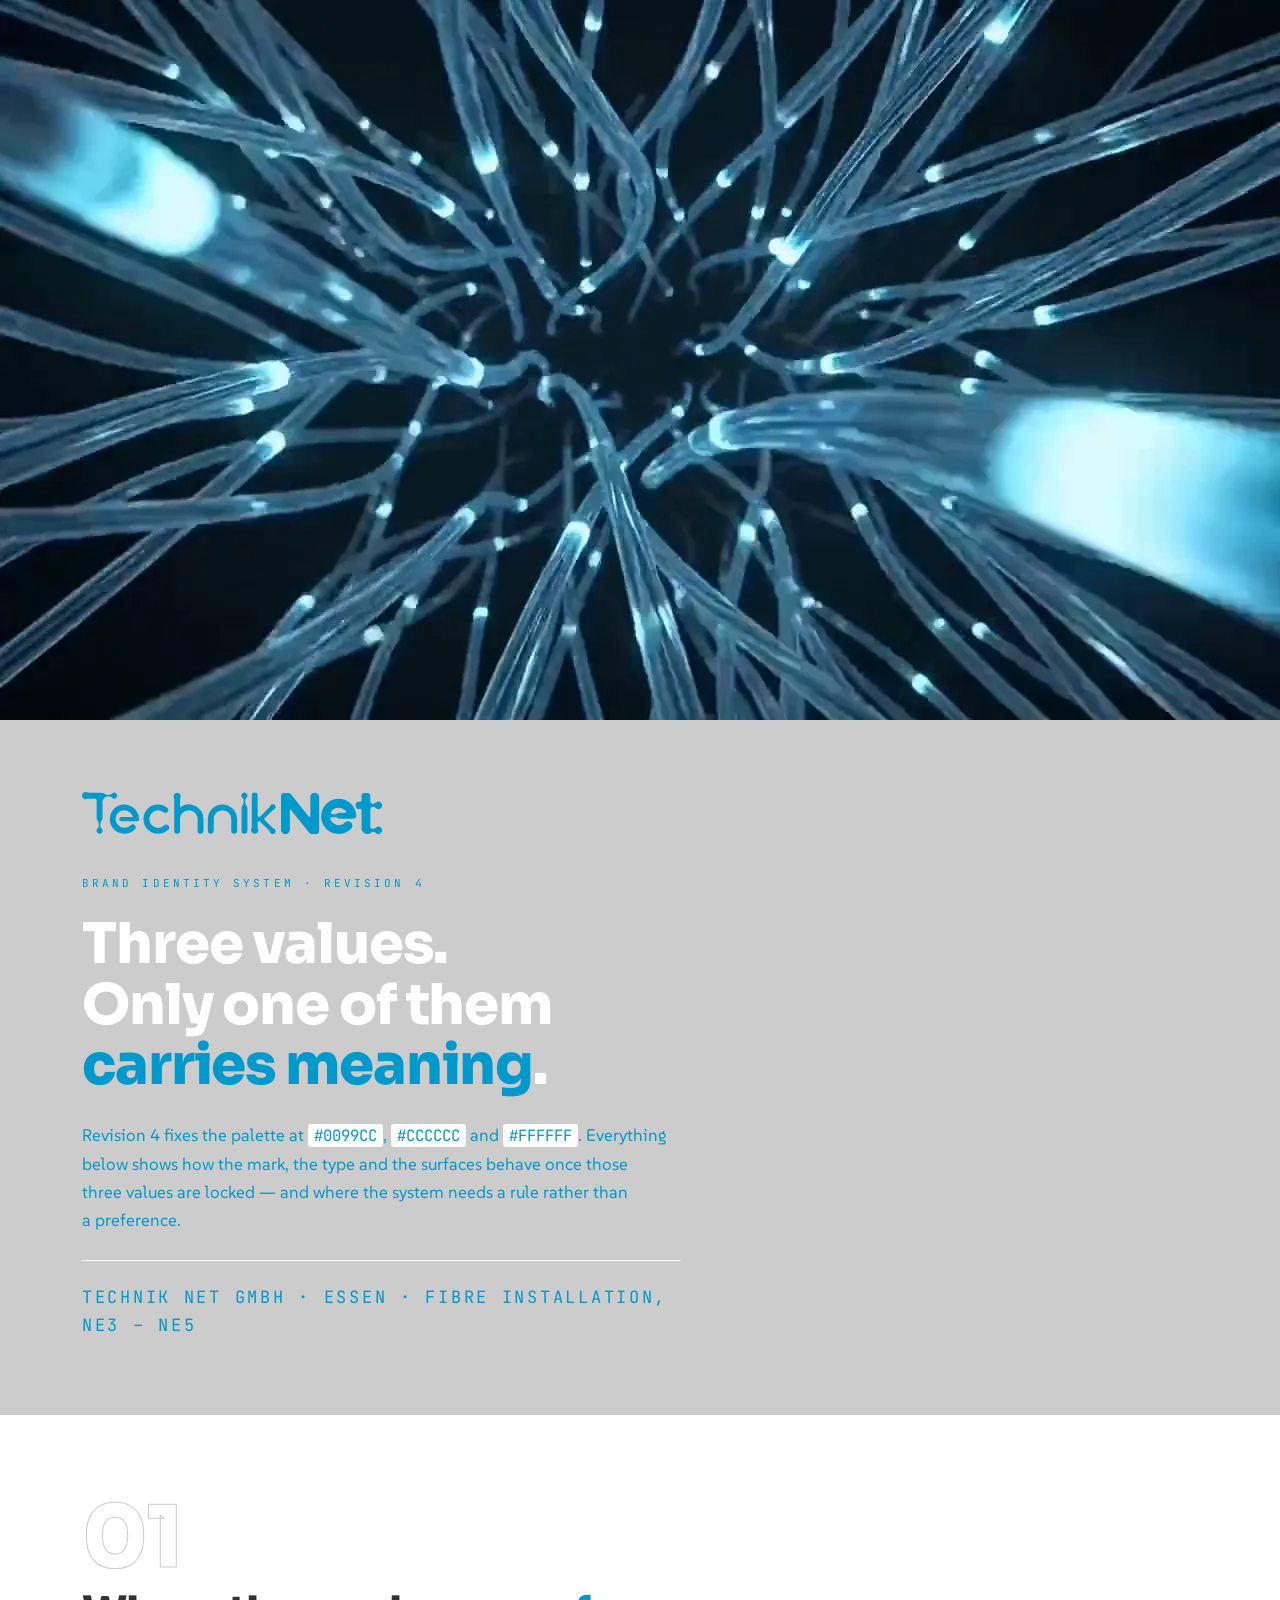
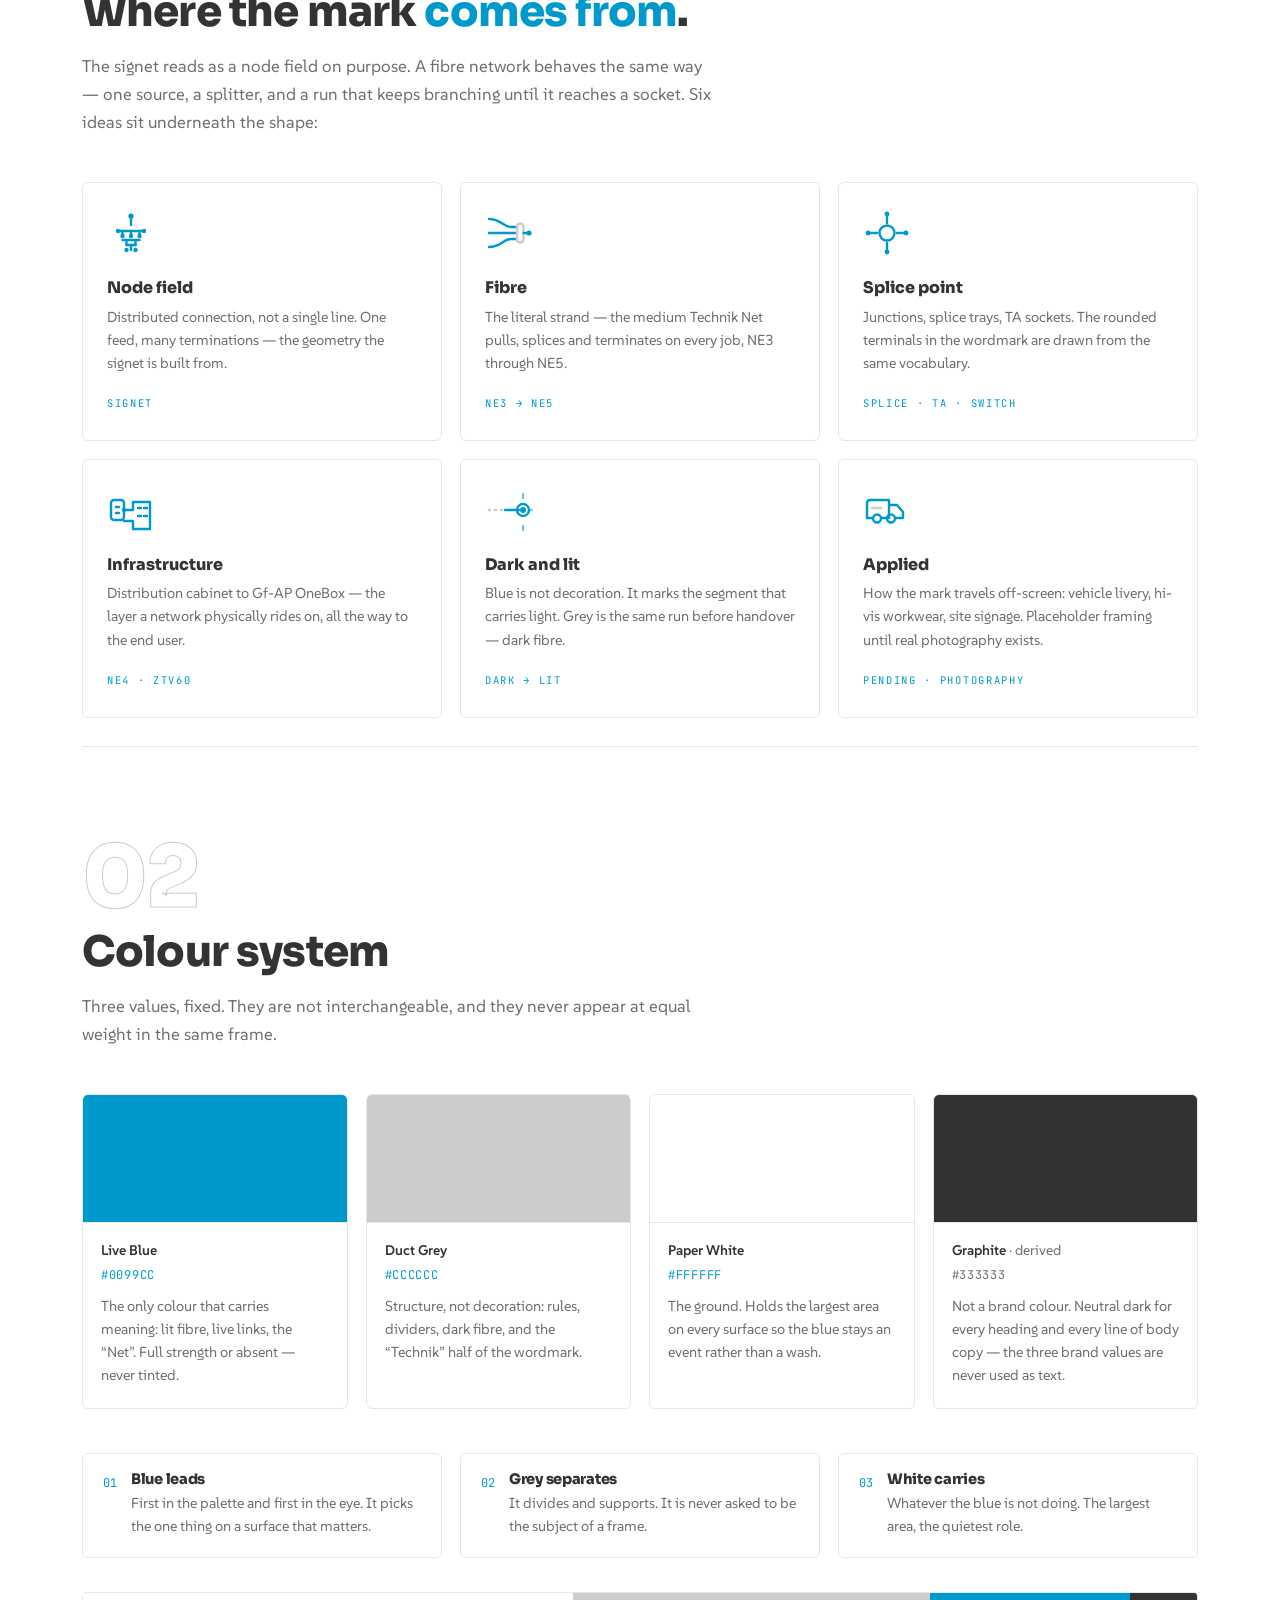
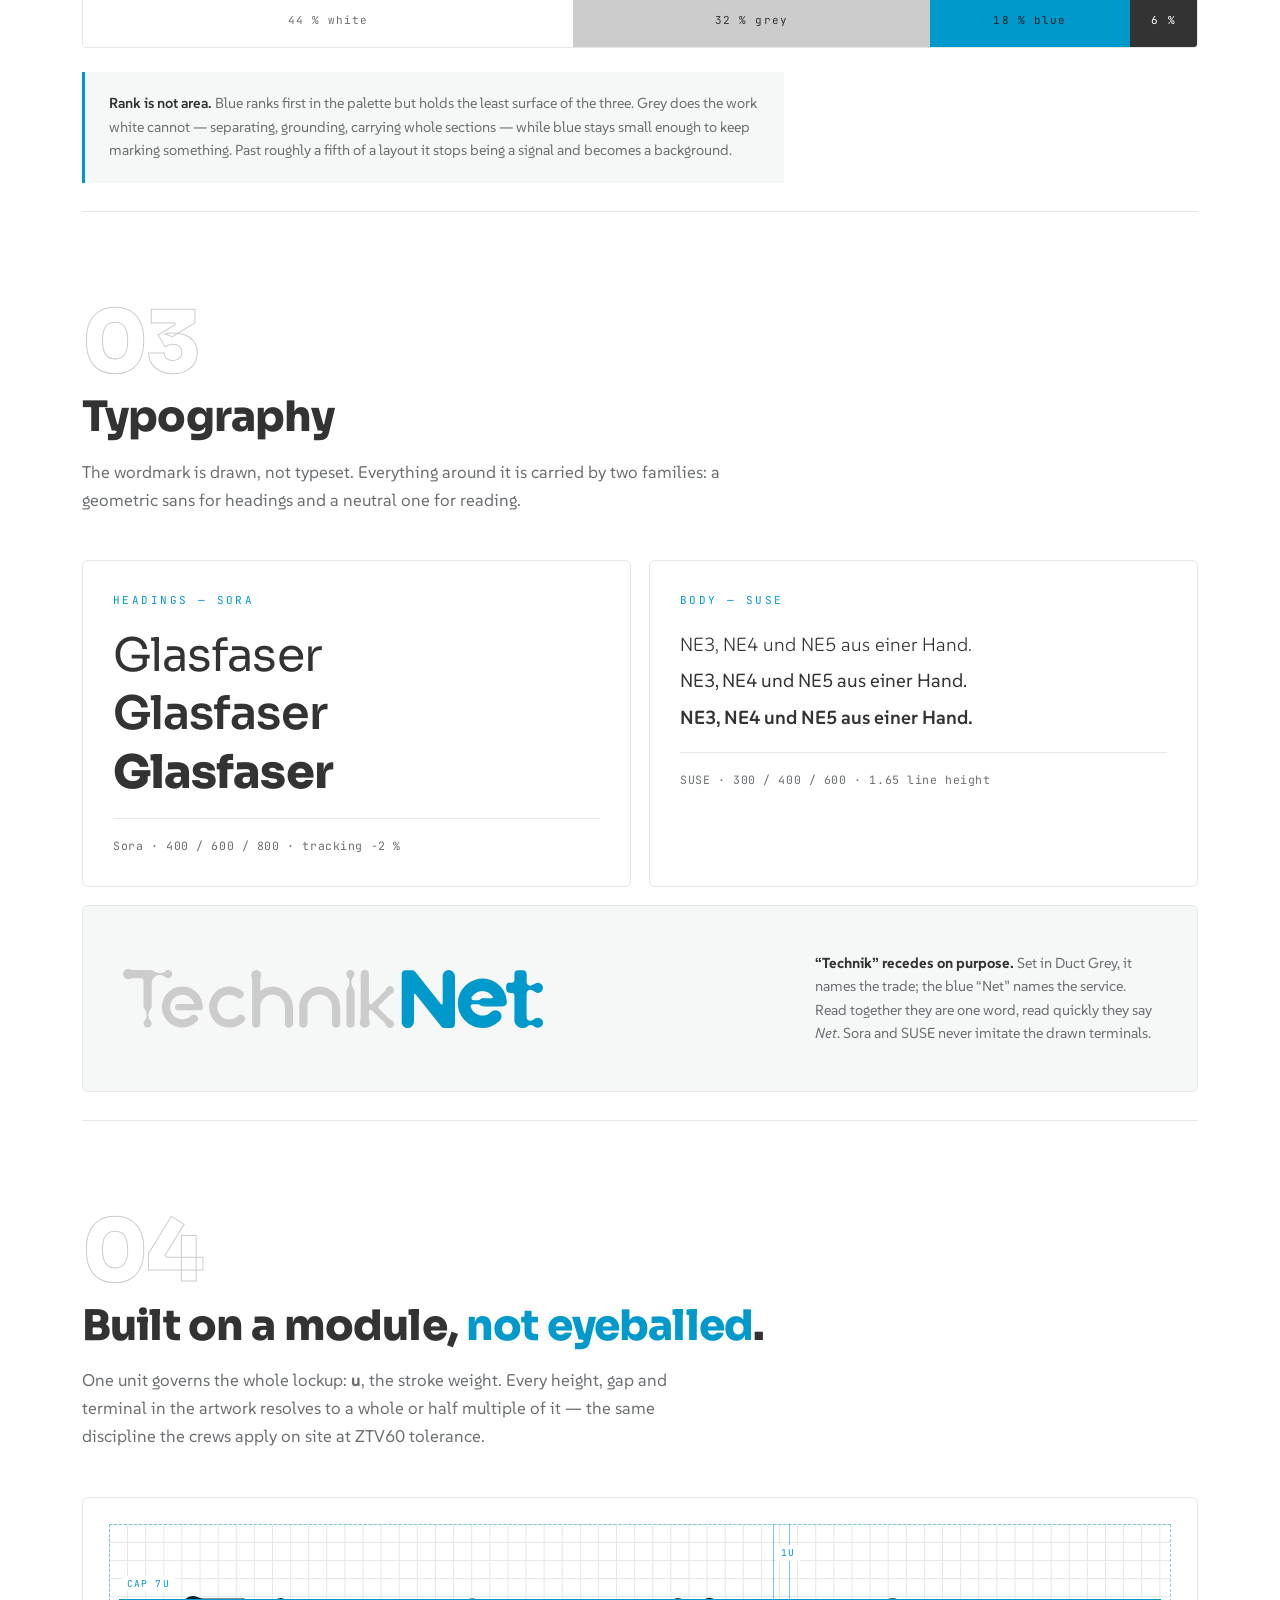
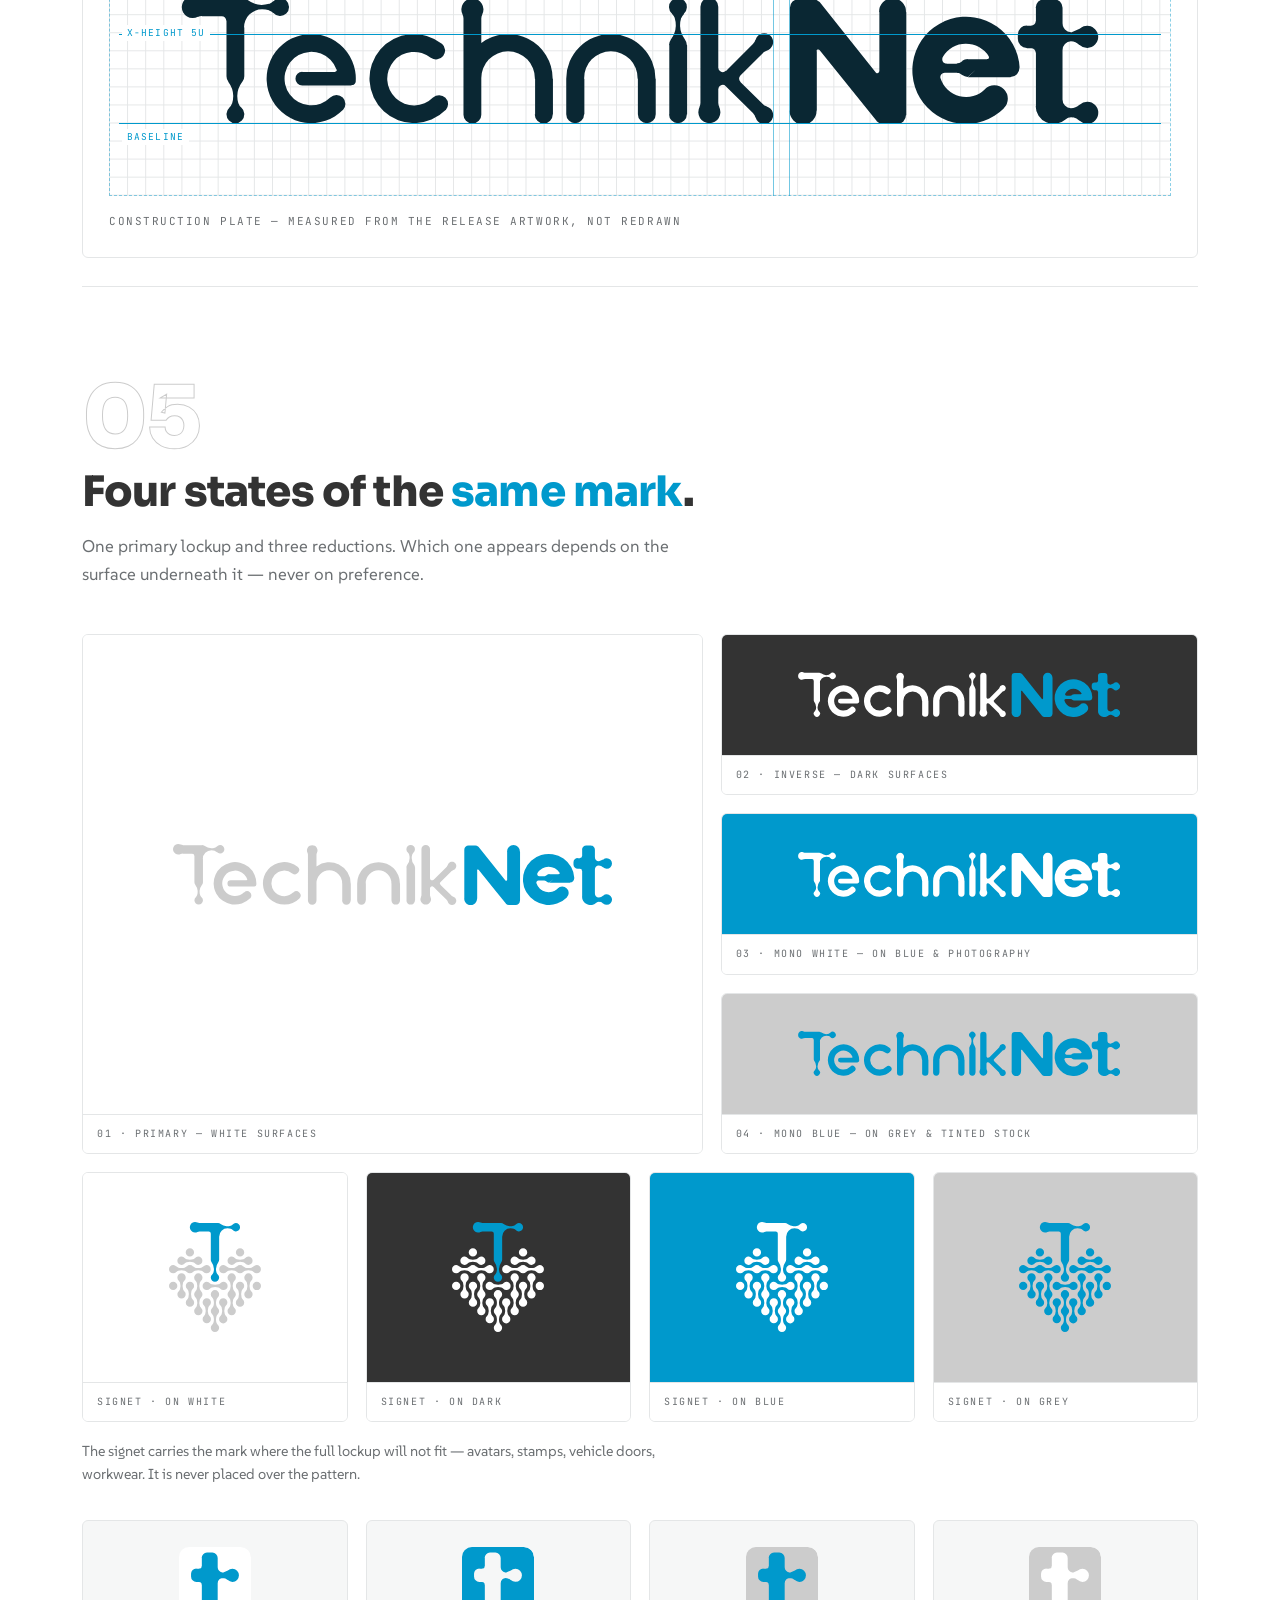
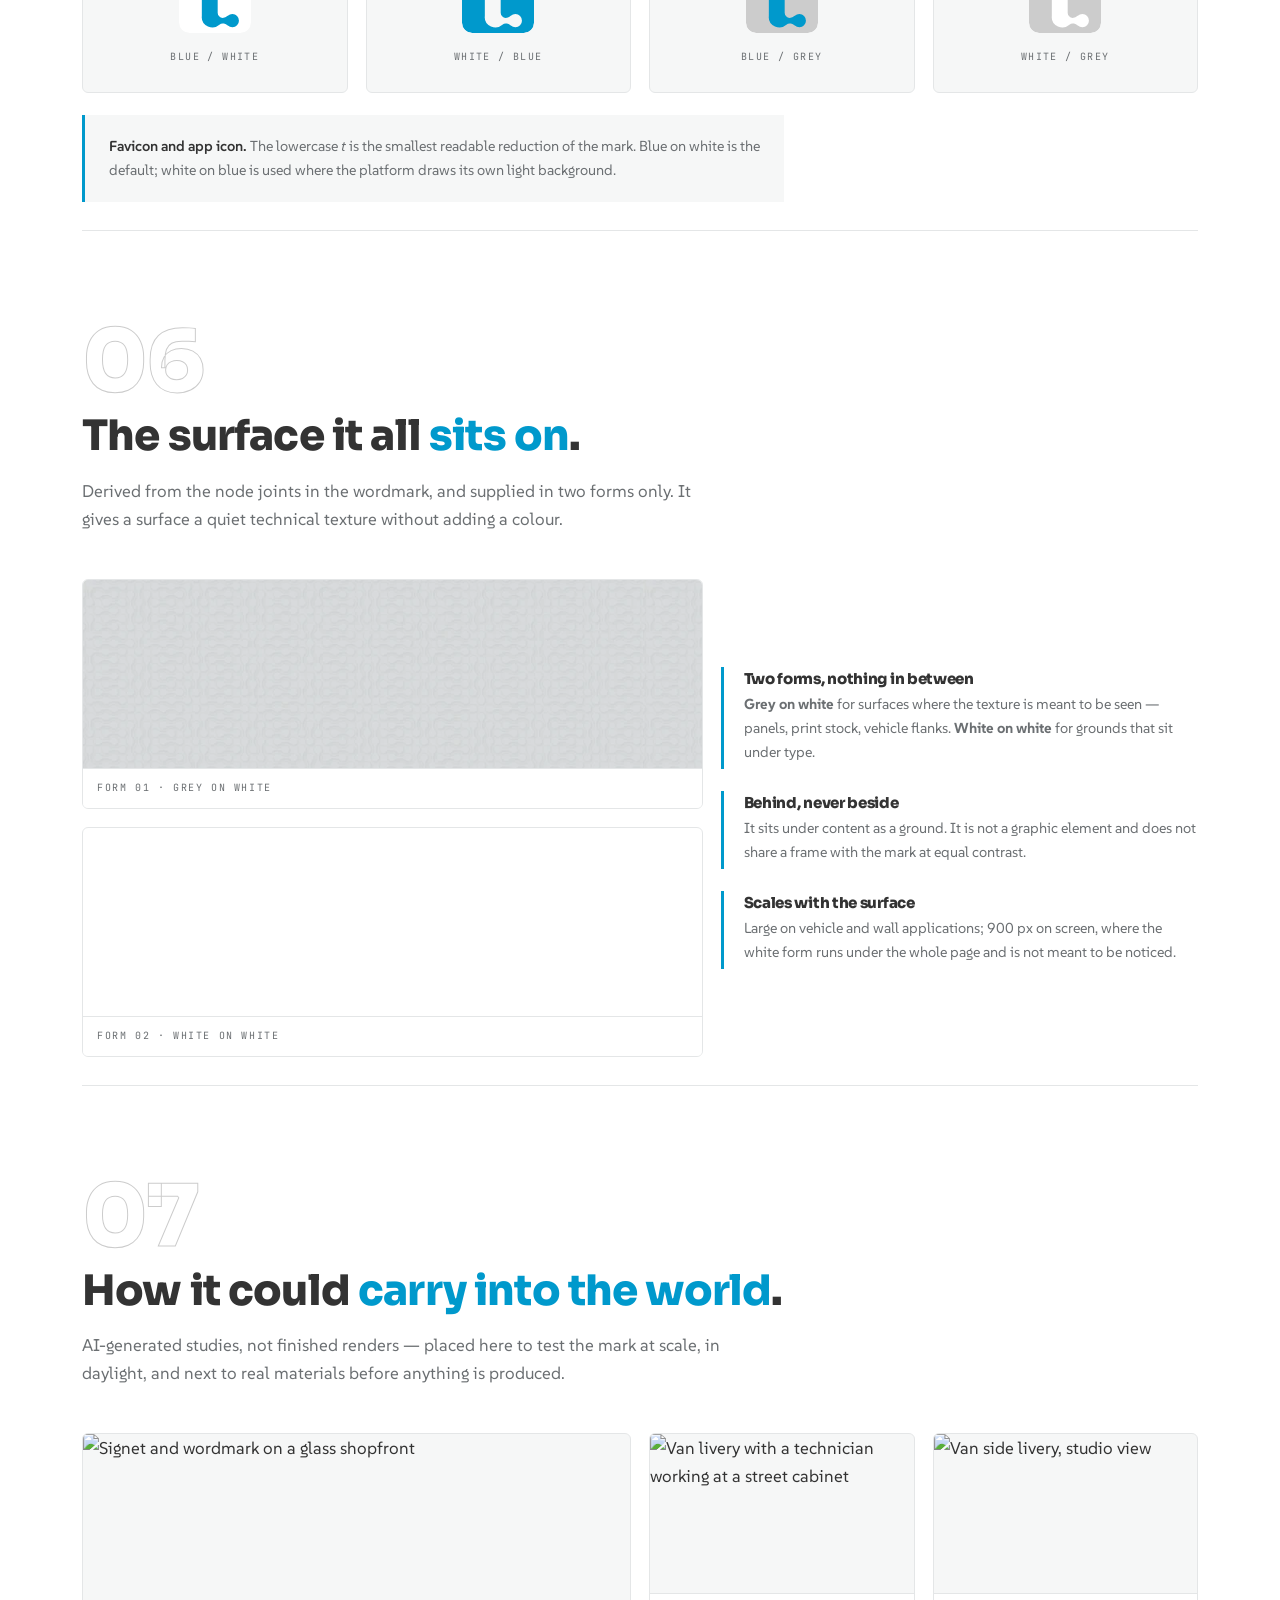
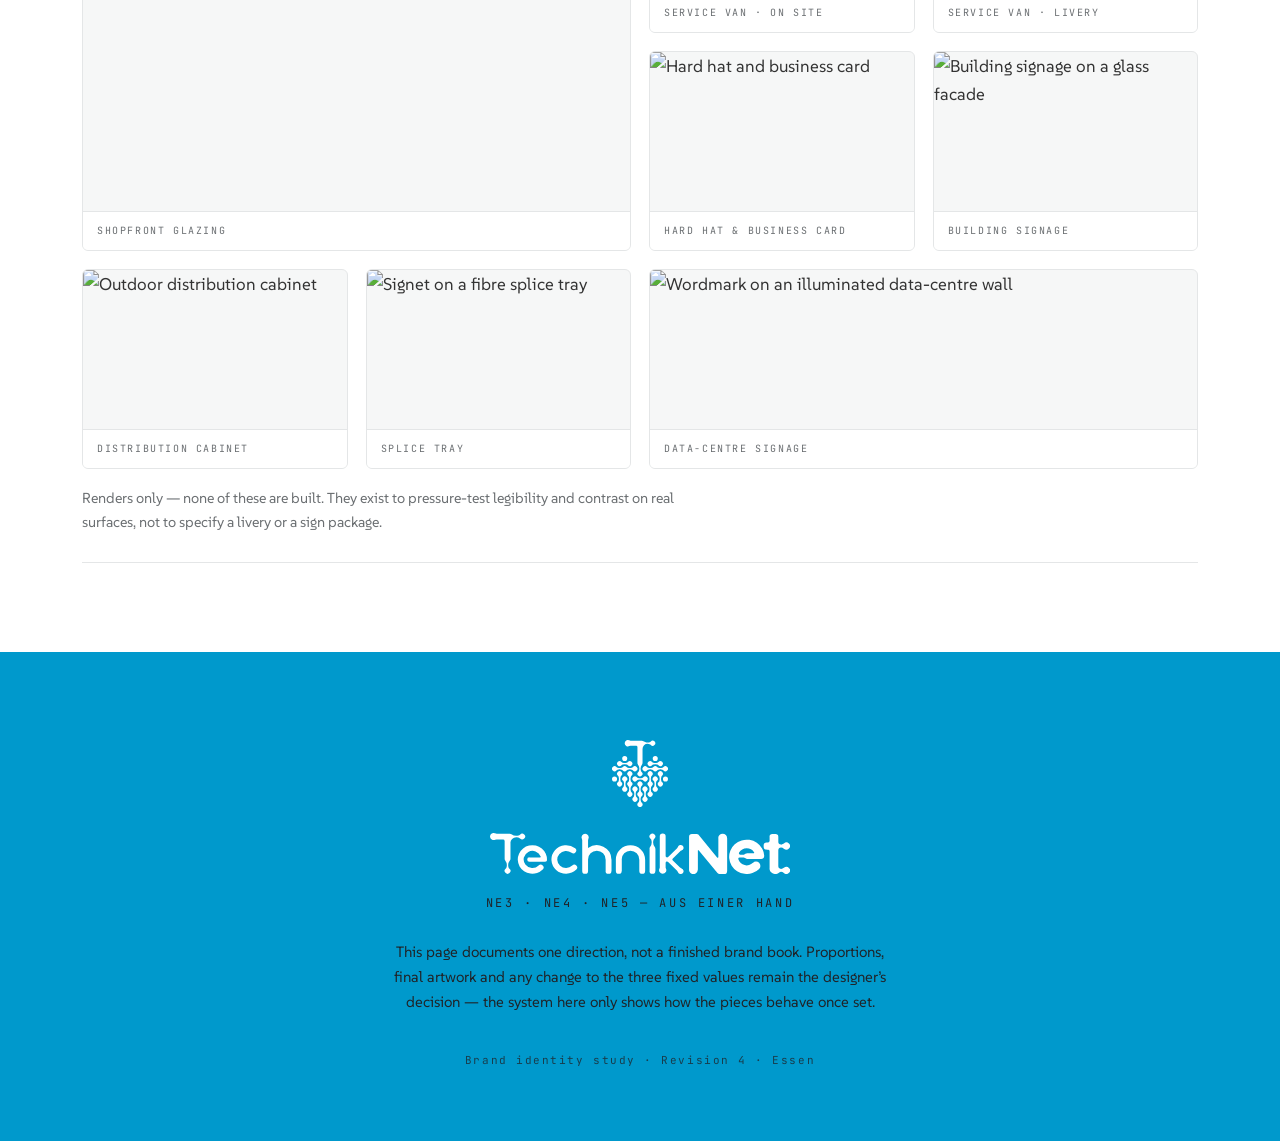
==== commit 7e4b2e56: "Refactor styles for color contrast and layout adjustments Updated color variables and styles for imp" ====
--- a/technikLOGO/index.html
+++ b/technikLOGO/index.html
@@ -30,11 +30,12 @@
   --white:#ffffff;
 
   /* --- derived --- */
-  --ink:#0a2733;          /* body copy, deep shade of --blue      */
-  --ink-soft:#5b6f78;     /* secondary copy                        */
-  --hairline:#e3e8ea;     /* 1 px rules — tint of --grey on white  */
-  --tint:#f5f8f9;         /* faint card ground                     */
-  --night:#06171f;        /* hero / dark surfaces                  */
+  --ink:#333333;          /* headings and body copy                */
+  --ink-soft:#6b6f72;     /* secondary copy                        */
+  --ink-deep:#1f2429;     /* body copy on blue only (contrast)     */
+  --hairline:#e4e6e7;     /* 1 px rules — tint of --grey on white  */
+  --tint:#f6f7f7;         /* faint card ground                     */
+  --night:#333333;        /* dark surfaces — same value as Graphite */
   --blue-press:#0086b5;   /* hover + pressed state of --blue       */
 
   --shell:1180px;
@@ -51,8 +52,8 @@
 /* ambient tone-on-tone ground — must stay near-invisible */
 body::before{
   content:'';position:fixed;inset:0;z-index:-2;pointer-events:none;
-  background:url('assets/pattern-light.webp') repeat;
-  background-size:440px 440px;opacity:.85;
+  background:url('assets/pattern-white.webp') repeat;
+  background-size:900px auto;opacity:.25;
 }
 h1,h2,h3,.node-index,.sample-sora{
   font-family:'Sora',system-ui,sans-serif;font-weight:800;
@@ -62,7 +63,9 @@
 .type-label,.type-meta,figcaption,.band-meta,.rank-n{
   font-family:'JetBrains Mono',ui-monospace,monospace;font-weight:400
 }
-p{margin:0}
+p,figure,dl,dd{margin:0}
+p,.note,.concept p,.swatch-role,.rank-item p,.type-wordmark .tw-note,
+.pattern-fact p,.section-lede,.row-note{text-wrap:balance;text-wrap:pretty}
 img,svg{display:block;max-width:100%}
 ::selection{background:var(--blue);color:var(--white)}
 :focus-visible{outline:2px solid var(--blue);outline-offset:3px;border-radius:2px}
@@ -70,18 +73,12 @@
 .shell{max-width:var(--shell);margin:0 auto;padding:0 32px;width:100%}
 
 /* ============ HERO ============ */
-.hero{position:relative;background:var(--night)}
+.hero{position:relative;background:var(--white)}
 .hero-video-wrap{
   position:relative;width:100%;isolation:isolate;
-  background:var(--night) url('assets/pattern-night.webp') repeat;
-  background-size:440px 440px;
+  background:var(--white);
 }
 .hero-video-wrap video{width:100%;height:auto;display:block}
-/* Unifies the existing footage into the new palette: hue + saturation
-   come from --blue, luminosity stays from the video. Kills the orange. */
-.video-tint{position:absolute;inset:0;background:var(--blue);mix-blend-mode:color;pointer-events:none}
-.video-shade{position:absolute;inset:0;background:linear-gradient(to bottom,transparent 62%,rgba(6,23,31,.72));pointer-events:none}
-@supports not (mix-blend-mode:color){.video-tint{display:none}}
 
 .scroll-cue{
   position:absolute;left:50%;bottom:26px;transform:translateX(-50%);z-index:2;
@@ -90,44 +87,56 @@
 }
 .scroll-cue.show{opacity:1}
 .mouse{
-  width:26px;height:42px;border:2px solid var(--white);border-radius:14px;
-  position:relative;animation:cueNudge 2.6s ease-in-out infinite
-}
+  width:26px;height:42px;border:2px solid var(--ink);border-radius:14px;
+  position:relative;animation:cueNudge 2.6s ease-in-out infinite;
+  background:transparent;padding:0;cursor:pointer;pointer-events:none;
+  -webkit-tap-highlight-color:transparent;
+  transition:border-color .2s ease,transform .2s ease
+}
+.scroll-cue.show .mouse{pointer-events:auto}
+.mouse:hover{border-color:var(--blue)}
+.mouse:active{transform:scale(.92)}
+.mouse:focus-visible{outline:2px solid var(--blue);outline-offset:4px}
 .mouse::after{
   content:'';position:absolute;left:50%;top:8px;width:4px;height:8px;margin-left:-2px;
-  border-radius:2px;background:var(--white);
-  animation:cueBall 2.6s cubic-bezier(.65,-.55,.25,1.5) infinite
-}
-.scroll-text{font-size:11px;letter-spacing:.24em;text-transform:uppercase;color:rgba(255,255,255,.66)}
+  border-radius:2px;background:var(--ink);
+  animation:cueBall 2.6s cubic-bezier(.65,-.55,.25,1.5) infinite;
+  transition:background .2s ease
+}
+.mouse:hover::after{background:var(--blue)}
+.scroll-text{font-size:11px;letter-spacing:.24em;text-transform:uppercase;color:var(--ink-soft)}
 @keyframes cueBall{0%,20%{transform:translateY(0);opacity:1}
   60%{transform:translateY(16px);opacity:0}61%,100%{transform:translateY(0);opacity:0}
   85%,100%{opacity:1}}
 @keyframes cueNudge{0%,70%,100%{transform:translateY(0)}80%{transform:translateY(5px)}}
 
-/* ============ BLUE STATEMENT BAND ============ */
-.band{background:var(--blue);color:var(--ink);padding:96px 0 100px}
+/* ============ STATEMENT BAND (grey) ============
+   On Duct Grey, type is blue or white only — no Graphite.
+   See the contrast note in section 02. */
+.band{background:var(--grey);color:var(--blue);padding:72px 0 76px}
 .band-eyebrow{
   font-family:'JetBrains Mono',monospace;font-size:11px;letter-spacing:.28em;
-  text-transform:uppercase;color:var(--ink);display:block;margin-bottom:22px
+  text-transform:uppercase;color:var(--blue);display:block;margin-bottom:22px
 }
 .band h1{
   color:var(--white);font-size:clamp(31px,4.6vw,56px);max-width:15ch;
   text-wrap:balance
 }
-.band p{max-width:60ch;margin-top:26px;font-size:17px;color:var(--ink)}
+.band h1 em{font-style:normal;color:var(--blue)}
+.band p{max-width:60ch;margin-top:26px;font-size:17px;color:var(--blue)}
 .band p code{
-  font-family:'JetBrains Mono',monospace;font-size:.92em;
-  background:rgba(255,255,255,.5);padding:1px 6px;border-radius:3px
+  font-family:'JetBrains Mono',monospace;font-size:.92em;color:var(--blue);
+  background:var(--white);padding:1px 6px;border-radius:3px
 }
 .band-meta{
-  margin-top:40px;padding-top:22px;border-top:1px solid rgba(255,255,255,.42);
-  font-size:11.5px;letter-spacing:.16em;text-transform:uppercase;color:var(--ink)
+  margin-top:40px;padding-top:22px;border-top:1px solid var(--white);
+  font-size:11.5px;letter-spacing:.16em;text-transform:uppercase;color:var(--blue)
 }
 .band-lockup{width:min(300px,52%);margin-bottom:40px}
 
 /* ============ SECTIONS ============ */
 #timeline-container{position:relative;z-index:0}
-.node-section{padding:112px 32px 24px}
+.node-section{padding:80px 32px 8px}
 .node-eyebrow{
   font-size:11px;letter-spacing:.28em;text-transform:uppercase;color:var(--ink-soft);
   display:block;margin-bottom:6px
@@ -140,7 +149,7 @@
 .node-section h2{font-size:clamp(27px,3.5vw,42px);margin-top:12px}
 .node-section h2 em{font-style:normal;color:var(--blue)}
 .section-lede{max-width:64ch;color:var(--ink-soft);margin-top:18px;font-size:17px}
-.divider{height:1px;background:var(--hairline);margin:40px 0 0}
+.divider{height:1px;background:var(--hairline);margin:28px 0 0}
 
 /* ---- 01 concepts ---- */
 .concept-grid{display:grid;grid-template-columns:repeat(3,1fr);gap:18px;margin-top:46px}
@@ -168,14 +177,14 @@
 .swatch-body{padding:16px 18px 20px}
 .swatch-name{font-size:14px;font-weight:600;margin-bottom:4px}
 .swatch-hex{font-size:12px;color:var(--blue);letter-spacing:.06em}
-.swatch-role{font-size:13.5px;color:var(--ink-soft);margin-top:9px;line-height:1.55}
+.swatch-role{font-size:14.5px;color:var(--ink-soft);margin-top:9px;line-height:1.6}
 .swatch.is-derived .swatch-hex{color:var(--ink-soft)}
 
 .rank{display:grid;grid-template-columns:repeat(3,1fr);gap:18px;margin-top:44px}
 .rank-item{display:flex;gap:14px;align-items:flex-start;padding:18px 20px;border:1px solid var(--hairline);border-radius:6px}
 .rank-n{font-size:12px;color:var(--blue);padding-top:2px}
 .rank-item h3{font-size:14.5px;margin-bottom:5px}
-.rank-item p{font-size:13.5px;color:var(--ink-soft);line-height:1.55}
+.rank-item p{font-size:14.5px;color:var(--ink-soft);line-height:1.6}
 
 .hierarchy{margin-top:34px}
 .hierarchy-bar{display:flex;height:56px;border-radius:4px;overflow:hidden;border:1px solid var(--hairline)}
@@ -241,36 +250,41 @@
   text-transform:uppercase;color:var(--ink-soft);margin-bottom:6px}
 .fact dd{margin:0;font-family:'Sora',sans-serif;font-weight:800;font-size:22px;color:var(--ink)}
 .fact dd small{font-family:'SUSE',sans-serif;font-weight:400;font-size:13px;color:var(--ink-soft);display:block;margin-top:4px}
-figcaption{margin-top:16px;font-size:11px;letter-spacing:.14em;text-transform:uppercase;color:var(--ink-soft)}
+figcaption:not(.spec-cap){margin-top:16px;font-size:11px;letter-spacing:.14em;text-transform:uppercase;color:var(--ink-soft)}
 
 /* ---- 05 applications ---- */
 .app-grid{display:flex;gap:18px;margin-top:46px;align-items:stretch}
-.app-main{
-  width:calc((100% - 18px) * 1.3 / 2.3);height:520px;border-radius:6px;overflow:hidden;
-  position:relative;display:flex;align-items:center;justify-content:center;padding:48px;
-  background:var(--white);border:1px solid var(--hairline)
-}
+.app-main{width:calc((100% - 18px) * 1.3 / 2.3);display:flex}
 .app-side{flex:1;display:flex;flex-direction:column;gap:18px}
-.app-card{
-  flex:1;border-radius:6px;overflow:hidden;position:relative;
-  display:flex;align-items:center;justify-content:center;padding:24px;
-  border:1px solid var(--hairline)
-}
-.app-card.is-night,.app-main.is-night{background:var(--night) url('assets/pattern-night.webp') repeat;background-size:300px 300px;border-color:var(--night)}
-.app-card.is-blue{background:var(--blue);border-color:var(--blue)}
-.app-card.is-grey{background:var(--grey);border-color:var(--grey)}
-.app-card.is-pattern{background:var(--white) url('assets/pattern-display.webp') repeat;background-size:300px 300px}
-.app-card img{max-width:76%;height:auto}
-.app-card.is-signet img{max-width:none;width:auto;height:62%}
-.app-main img{max-width:84%}
-.caption{
-  position:absolute;left:16px;bottom:12px;font-size:10px;letter-spacing:.16em;
+/* Every specimen is a coloured stage with its label on white underneath —
+   no type is ever set on top of a blue, grey or dark ground. */
+.spec-card{
+  display:flex;flex-direction:column;background:var(--white);
+  border:1px solid var(--hairline);border-radius:6px;overflow:hidden
+}
+.app-main .spec-card{height:520px;width:100%}
+.app-side .spec-card{flex:1}
+.spec-stage{
+  flex:1;min-height:0;display:flex;align-items:center;justify-content:center;padding:26px
+}
+.spec-stage img{max-width:76%;max-height:100%;width:auto;height:auto}
+.app-main .spec-stage{padding:48px}
+.app-main .spec-stage img{max-width:84%}
+.stage-white{background:var(--white)}
+.stage-night{background:var(--night)}
+.stage-blue{background:var(--blue)}
+.stage-grey{background:var(--grey)}
+.spec-cap{
+  padding:11px 14px;border-top:1px solid var(--hairline);background:var(--white);
+  font-family:'JetBrains Mono',monospace;font-size:10px;letter-spacing:.16em;
   text-transform:uppercase;color:var(--ink-soft)
 }
-.app-card.is-night .caption,.app-main.is-night .caption,.app-card.is-blue .caption{color:rgba(255,255,255,.72)}
-.app-card.is-grey .caption,.app-card.is-pattern .caption,.pattern-wrap .caption{color:var(--ink)}
-
-.icon-row{display:grid;grid-template-columns:repeat(4,1fr);gap:18px;margin-top:18px}
+.signet-row{display:grid;grid-template-columns:repeat(4,1fr);gap:18px;margin-top:18px}
+.signet-row>*{min-width:0}
+.signet-row .spec-card{min-height:250px}
+.signet-row .spec-stage img{max-width:none;height:110px}
+.row-note{margin-top:18px;font-size:14.5px;color:var(--ink-soft);line-height:1.6;max-width:70ch}
+.icon-row{display:grid;grid-template-columns:repeat(4,1fr);gap:18px;margin-top:34px}
 .icon-row>*{min-width:0}
 .icon-cell{
   border:1px solid var(--hairline);border-radius:6px;padding:26px;
@@ -283,14 +297,31 @@
 /* ---- 06 pattern ---- */
 .pattern-row{display:flex;gap:18px;align-items:stretch;margin-top:46px}
 .pattern-wrap{
-  width:calc((100% - 18px) * 1.3 / 2.3);height:520px;
-  border:1px solid var(--hairline);border-radius:6px;overflow:hidden;position:relative
-}
-.pattern-fill{width:100%;height:100%;background:url('assets/pattern-display.webp') repeat;background-size:420px 420px}
+  width:calc((100% - 18px) * 1.3 / 2.3);display:flex;flex-direction:column;gap:18px
+}
+.pattern-wrap .spec-card{flex:1;min-height:230px}
+.pattern-wrap .spec-stage{padding:0}
+.spec-fill{width:100%;height:100%;align-self:stretch}
+.fill-grey{background:url('assets/pattern-grey.webp') repeat;background-size:560px auto}
+.fill-white{background:url('assets/pattern-white.webp') repeat;background-size:560px auto}
 .pattern-side{flex:1;display:flex;flex-direction:column;justify-content:center;gap:22px}
 .pattern-fact{border-left:3px solid var(--blue);padding:4px 0 4px 20px}
 .pattern-fact h3{font-size:15px;margin-bottom:6px}
 .pattern-fact p{font-size:14.5px;color:var(--ink-soft)}
+
+/* ---- 07 mockups ---- */
+.mockup-grid{
+  display:grid;grid-template-columns:repeat(4,1fr);grid-auto-rows:200px;
+  gap:18px;margin-top:46px
+}
+.mockup-grid>*{min-width:0}
+.mockup-card{
+  position:relative;border:1px solid var(--hairline);border-radius:6px;overflow:hidden;
+  background:var(--tint);display:flex;flex-direction:column
+}
+.mockup-card img{flex:1;min-height:0;width:100%;height:100%;object-fit:cover}
+.mockup-card.span-2{grid-column:span 2;grid-row:span 2}
+.mockup-card.span-wide{grid-column:span 2}
 
 /* ============ FIBRE TRACK (signature) ============
    Grey = dark fibre. Blue = lit. The run fills as you scroll. */
@@ -324,17 +355,17 @@
 @media (max-width:1320px){.fiber-track{display:none}}
 
 /* ============ FOOTER ============ */
-footer{background:var(--blue);color:var(--ink);padding:88px 0 72px;text-align:center;margin-top:80px}
+footer{background:var(--blue);color:var(--ink-deep);padding:88px 0 72px;text-align:center;margin-top:80px}
 footer .f-signet{width:56px;margin:0 auto 26px}
 footer .f-lockup{width:min(300px,72%);margin:0 auto 20px}
 footer .f-tag{
   font-family:'JetBrains Mono',monospace;font-size:12px;letter-spacing:.22em;
-  text-transform:uppercase;color:var(--ink);margin-bottom:26px
-}
-footer p{color:var(--ink);font-size:14.5px;max-width:56ch;margin:0 auto}
+  text-transform:uppercase;color:var(--ink-deep);margin-bottom:26px
+}
+footer p{color:var(--ink-deep);font-size:15px;max-width:56ch;margin:0 auto}
 footer .f-meta{
   margin-top:36px;font-family:'JetBrains Mono',monospace;font-size:11px;
-  letter-spacing:.14em;color:rgba(10,39,51,.72)
+  letter-spacing:.14em;color:rgba(31,36,41,.78)
 }
 
 /* ============ SCROLL TO TOP ============ */
@@ -355,15 +386,18 @@
   .concept-grid,.swatch-grid,.plate-facts,.icon-row{grid-template-columns:repeat(2,1fr)}
   .rank{grid-template-columns:1fr}
   .app-grid,.pattern-row{flex-direction:column}
-  .app-main{width:100%;height:auto;aspect-ratio:686/460;padding:32px}
+  .app-main{width:100%}
+  .app-main .spec-card{height:auto;min-height:360px}
   .app-side{flex-direction:row}
-  .app-card{min-height:190px}
-  .pattern-wrap{width:100%;height:auto;aspect-ratio:1/1}
+  .app-side .spec-card{min-height:220px}
+  .signet-row,.icon-row{grid-template-columns:repeat(2,1fr)}
+  .pattern-wrap{width:100%}
+  .mockup-grid{grid-template-columns:repeat(2,1fr)}
 }
 @media (max-width:720px){
   body{font-size:16px}
-  .band{padding:64px 0 68px}
-  .node-section{padding:76px 24px 14px}
+  .band{padding:48px 0 52px}
+  .node-section{padding:52px 24px 6px}
   .concept-grid,.swatch-grid,.type-grid,.plate-facts,.icon-row{grid-template-columns:1fr}
   .app-side{flex-direction:column}
   .type-wordmark{padding:30px 24px;flex-direction:column;align-items:flex-start}
@@ -371,6 +405,9 @@
   .plate{padding:16px}
   .plate-label{display:none}
   .scroll-cue{display:none}
+  body::before{background-size:520px auto}
+  .mockup-grid{grid-template-columns:1fr;grid-auto-rows:220px}
+  .mockup-card.span-2,.mockup-card.span-wide{grid-column:span 1;grid-row:span 1}
   footer{padding:64px 0 56px}
 }
 @media (prefers-reduced-motion:reduce){
@@ -384,17 +421,12 @@
 <!-- ===================== HERO ===================== -->
 <header class="hero">
   <div class="hero-video-wrap">
-    <!-- Current hero film, kept as delivered.
-         To switch to the wordmark-free ambient loop instead,
-         change the src below to: assets/hero-loop.mp4 -->
     <video autoplay muted loop playsinline preload="auto" poster="assets/hero-poster.webp"
            aria-label="Technik Net brand film">
       <source src="assets/hero-reveal.mp4" type="video/mp4">
     </video>
-    <div class="video-tint"></div>
-    <div class="video-shade"></div>
     <div class="scroll-cue">
-      <div class="mouse"></div>
+      <button type="button" class="mouse" aria-label="Scroll down"></button>
       <p class="scroll-text">Scroll</p>
     </div>
   </div>
@@ -403,9 +435,9 @@
 <!-- ===================== STATEMENT BAND ===================== -->
 <section class="band">
   <div class="shell">
-    <img class="band-lockup" src="assets/logo-mono-white.svg" alt="Technik Net GmbH">
+    <img class="band-lockup" src="assets/logo-mono-blue.svg" alt="Technik Net GmbH">
     <span class="band-eyebrow">Brand identity system · Revision 4</span>
-    <h1>Three values. Only one of them carries meaning.</h1>
+    <h1>Three values. Only one of them <em>carries meaning</em>.</h1>
     <p>
       Revision 4 fixes the palette at <code>#0099CC</code>, <code>#CCCCCC</code> and
       <code>#FFFFFF</code>. Everything below shows how the mark, the type and the
@@ -530,12 +562,12 @@
         </div>
       </div>
       <div class="swatch is-derived">
-        <div class="swatch-chip" style="background:#0a2733"></div>
+        <div class="swatch-chip" style="background:#333333"></div>
         <div class="swatch-body">
-          <p class="swatch-name">Deep Ink <em style="font-style:normal;color:var(--ink-soft);font-weight:400">· derived</em></p>
-          <p class="swatch-hex">#0A2733</p>
-          <p class="swatch-role">Not a brand colour. A dark shade of Live Blue, used only
-             for body copy where the three brand values cannot be read.</p>
+          <p class="swatch-name">Graphite <em style="font-style:normal;color:var(--ink-soft);font-weight:400">· derived</em></p>
+          <p class="swatch-hex">#333333</p>
+          <p class="swatch-role">Not a brand colour. Neutral dark for every heading and
+             every line of body copy — the three brand values are never used as text.</p>
         </div>
       </div>
     </div>
@@ -559,21 +591,18 @@
     </div>
 
     <div class="hierarchy">
-      <div class="hierarchy-bar" role="img" aria-label="Area split: white 46 percent, blue 34 percent, grey 14 percent, ink 6 percent">
-        <span style="background:#ffffff;flex:46;color:#5b6f78">46 % white</span>
-        <span style="background:#0099cc;flex:34;color:#0a2733">34 % blue</span>
-        <span style="background:#cccccc;flex:14;color:#0a2733">14 %</span>
-        <span style="background:#0a2733;flex:6;color:#ffffff">6 %</span>
+      <div class="hierarchy-bar" role="img" aria-label="Area split: white 44 percent, grey 32 percent, blue 18 percent, graphite 6 percent">
+        <span style="background:#ffffff;flex:44;color:#6b6f72">44 % white</span>
+        <span style="background:#cccccc;flex:32;color:#333333">32 % grey</span>
+        <span style="background:#0099cc;flex:18;color:#1f2429">18 % blue</span>
+        <span style="background:#333333;flex:6;color:#ffffff">6 %</span>
       </div>
       <div class="note">
-        <strong>Rank is not area.</strong> Blue ranks first, but white holds the most
-        surface — that is what keeps blue readable as a signal. If blue is given more than
-        roughly a third of a layout it stops marking anything and becomes a background.
-      </div>
-      <div class="note">
-        <strong>One legibility rule.</strong> White on Live Blue measures 3.3&nbsp;:&nbsp;1 —
-        enough for display type at 24&nbsp;px bold and above, not enough for body copy.
-        On blue surfaces, headlines are white and running text is set in Deep Ink.
+        <strong>Rank is not area.</strong> Blue ranks first in the palette but holds the
+        least surface of the three. Grey does the work white cannot — separating,
+        grounding, carrying whole sections — while blue stays small enough to keep
+        marking something. Past roughly a fifth of a layout it stops being a signal
+        and becomes a background.
       </div>
     </div>
     <div class="divider"></div>
@@ -643,13 +672,6 @@
       </div>
       <figcaption>Construction plate — measured from the release artwork, not redrawn</figcaption>
     </figure>
-
-    <dl class="plate-facts">
-      <div class="fact"><dt>Module</dt><dd>1 u<small>Stroke weight. Constant across both words.</small></dd></div>
-      <div class="fact"><dt>Cap height</dt><dd>7 u<small>x‑height 5 u · 0.71 of cap</small></dd></div>
-      <div class="fact"><dt>Word gap</dt><dd>1 u<small>Technik 32.7 u · Net 17 u</small></dd></div>
-      <div class="fact"><dt>Clear space</dt><dd>4 u<small>Min. width 120 px screen / 25 mm print</small></dd></div>
-    </dl>
     <div class="divider"></div>
   </section>
 
@@ -664,37 +686,47 @@
 
     <div class="app-grid">
       <div class="app-main">
-        <img src="assets/logo-primary.svg" alt="Primary lockup on white">
-        <span class="caption">01 · Primary — white surfaces</span>
+        <figure class="spec-card">
+          <div class="spec-stage stage-white"><img src="assets/logo-primary.svg" alt="Primary lockup on white"></div>
+          <figcaption class="spec-cap">01 · Primary — white surfaces</figcaption>
+        </figure>
       </div>
       <div class="app-side">
-        <div class="app-card is-night">
-          <img src="assets/logo-inverse.svg" alt="Inverse lockup on a dark surface">
-          <span class="caption">02 · Inverse — dark surfaces</span>
-        </div>
-        <div class="app-card is-blue">
-          <img src="assets/logo-mono-white.svg" alt="Monochrome white lockup on blue">
-          <span class="caption">03 · Mono white — on blue &amp; photography</span>
-        </div>
-        <div class="app-card is-grey">
-          <img src="assets/logo-mono-blue.svg" alt="Monochrome blue lockup on grey">
-          <span class="caption">04 · Mono blue — on grey &amp; tinted stock</span>
-        </div>
+        <figure class="spec-card">
+          <div class="spec-stage stage-night"><img src="assets/logo-inverse.svg" alt="Inverse lockup on a dark surface"></div>
+          <figcaption class="spec-cap">02 · Inverse — dark surfaces</figcaption>
+        </figure>
+        <figure class="spec-card">
+          <div class="spec-stage stage-blue"><img src="assets/logo-mono-white.svg" alt="Monochrome white lockup on blue"></div>
+          <figcaption class="spec-cap">03 · Mono white — on blue &amp; photography</figcaption>
+        </figure>
+        <figure class="spec-card">
+          <div class="spec-stage stage-grey"><img src="assets/logo-mono-blue.svg" alt="Monochrome blue lockup on grey"></div>
+          <figcaption class="spec-cap">04 · Mono blue — on grey &amp; tinted stock</figcaption>
+        </figure>
       </div>
     </div>
 
-    <div class="app-grid" style="margin-top:18px">
-      <div class="app-main is-night" style="height:340px">
-        <img src="assets/signet-inverse.svg" alt="Signet on a dark surface" style="max-width:none;height:80%;width:auto">
-        <span class="caption">Signet — avatar, stamp, vehicle door</span>
-      </div>
-      <div class="app-side">
-        <div class="app-card is-pattern is-signet">
-          <img src="assets/signet-primary.svg" alt="Signet on the brand pattern">
-          <span class="caption">Signet on pattern</span>
-        </div>
-      </div>
+    <div class="signet-row">
+      <figure class="spec-card">
+        <div class="spec-stage stage-white"><img src="assets/signet-primary.svg" alt="Signet on white"></div>
+        <figcaption class="spec-cap">Signet · on white</figcaption>
+      </figure>
+      <figure class="spec-card">
+        <div class="spec-stage stage-night"><img src="assets/signet-inverse.svg" alt="Signet on a dark surface"></div>
+        <figcaption class="spec-cap">Signet · on dark</figcaption>
+      </figure>
+      <figure class="spec-card">
+        <div class="spec-stage stage-blue"><img src="assets/signet-mono-white.svg" alt="Signet on blue"></div>
+        <figcaption class="spec-cap">Signet · on blue</figcaption>
+      </figure>
+      <figure class="spec-card">
+        <div class="spec-stage stage-grey"><img src="assets/signet-mono-blue.svg" alt="Signet on grey"></div>
+        <figcaption class="spec-cap">Signet · on grey</figcaption>
+      </figure>
     </div>
+    <p class="row-note">The signet carries the mark where the full lockup will not fit —
+      avatars, stamps, vehicle doors, workwear. It is never placed over the pattern.</p>
 
     <div class="icon-row">
       <div class="icon-cell"><img src="assets/icon-blue-on-white.svg" alt="App icon, blue on white"><span>Blue / white</span></div>
@@ -713,20 +745,27 @@
     <span class="node-index">06</span>
     <h2>The surface it all <em>sits on</em>.</h2>
     <p class="section-lede">
-      A single tile, derived from the node joints in the wordmark, repeating without a
-      visible seam. It gives a surface a quiet technical texture without adding a colour.
+      Derived from the node joints in the wordmark, and supplied in two forms only. It gives
+      a surface a quiet technical texture without adding a colour.
     </p>
 
     <div class="pattern-row">
       <div class="pattern-wrap">
-        <div class="pattern-fill" role="img" aria-label="Seamless network pattern tile"></div>
-        <span class="caption">Seamless tile · 420 px repeat</span>
+        <figure class="spec-card">
+          <div class="spec-stage"><div class="spec-fill fill-grey" role="img" aria-label="Pattern sheet, grey on white"></div></div>
+          <figcaption class="spec-cap">Form 01 · grey on white</figcaption>
+        </figure>
+        <figure class="spec-card">
+          <div class="spec-stage"><div class="spec-fill fill-white" role="img" aria-label="Pattern sheet, white on white"></div></div>
+          <figcaption class="spec-cap">Form 02 · white on white</figcaption>
+        </figure>
       </div>
       <div class="pattern-side">
         <div class="pattern-fact">
-          <h3>Tone on tone only</h3>
-          <p>The tile lives inside one colour family, roughly 4–8 % apart from its ground.
-             It should never be readable from across a room.</p>
+          <h3>Two forms, nothing in between</h3>
+          <p><strong>Grey on white</strong> for surfaces where the texture is meant to be
+             seen — panels, print stock, vehicle flanks. <strong>White on white</strong>
+             for grounds that sit under type.</p>
         </div>
         <div class="pattern-fact">
           <h3>Behind, never beside</h3>
@@ -735,11 +774,59 @@
         </div>
         <div class="pattern-fact">
           <h3>Scales with the surface</h3>
-          <p>Large on vehicle and wall applications; small and near-invisible on screen —
-             440 px at 85 % opacity on this page.</p>
+          <p>Large on vehicle and wall applications; 900 px on screen, where the white
+             form runs under the whole page and is not meant to be noticed.</p>
         </div>
       </div>
     </div>
+    <div class="divider"></div>
+  </section>
+
+  <!-- ============ 07 MOCKUPS ============ -->
+  <section class="node-section shell" id="sec-7">
+    <span class="node-index">07</span>
+    <h2>How it could <em>carry into the world</em>.</h2>
+    <p class="section-lede">
+      AI-generated studies, not finished renders — placed here to test the mark at
+      scale, in daylight, and next to real materials before anything is produced.
+    </p>
+
+    <div class="mockup-grid">
+      <figure class="mockup-card span-2">
+        <img src="assets/mock-storefront.jpg" alt="Signet and wordmark on a glass shopfront">
+        <figcaption class="spec-cap">Shopfront glazing</figcaption>
+      </figure>
+      <figure class="mockup-card">
+        <img src="assets/mock-van-tech.jpg" alt="Van livery with a technician working at a street cabinet">
+        <figcaption class="spec-cap">Service van · on site</figcaption>
+      </figure>
+      <figure class="mockup-card">
+        <img src="assets/mock-van-livery.jpg" alt="Van side livery, studio view">
+        <figcaption class="spec-cap">Service van · livery</figcaption>
+      </figure>
+      <figure class="mockup-card">
+        <img src="assets/mock-hardhat-card.jpg" alt="Hard hat and business card">
+        <figcaption class="spec-cap">Hard hat &amp; business card</figcaption>
+      </figure>
+      <figure class="mockup-card">
+        <img src="assets/mock-building-sign.jpg" alt="Building signage on a glass facade">
+        <figcaption class="spec-cap">Building signage</figcaption>
+      </figure>
+      <figure class="mockup-card">
+        <img src="assets/mock-cabinet.jpg" alt="Outdoor distribution cabinet">
+        <figcaption class="spec-cap">Distribution cabinet</figcaption>
+      </figure>
+      <figure class="mockup-card">
+        <img src="assets/mock-fiber-tray.jpg" alt="Signet on a fibre splice tray">
+        <figcaption class="spec-cap">Splice tray</figcaption>
+      </figure>
+      <figure class="mockup-card span-wide">
+        <img src="assets/mock-led-wall.jpg" alt="Wordmark on an illuminated data-centre wall">
+        <figcaption class="spec-cap">Data-centre signage</figcaption>
+      </figure>
+    </div>
+    <p class="row-note">Renders only — none of these are built. They exist to pressure-test
+      legibility and contrast on real surfaces, not to specify a livery or a sign package.</p>
     <div class="divider"></div>
   </section>
 
@@ -753,9 +840,9 @@
     <img class="f-lockup" src="assets/logo-mono-white.svg" alt="Technik Net GmbH">
     <p class="f-tag">NE3 · NE4 · NE5 — aus einer Hand</p>
     <p>
-      This page documents one direction, not a finished brand book. Proportions, final
-      artwork and any change to the three fixed values remain the designer’s decision —
-      the system here only shows how the pieces behave once they are set.
+      This page documents one direction, not a finished brand book. Proportions,
+      final artwork and any change to the three fixed values remain the designer’s
+      decision — the system here only shows how the pieces behave once set.
     </p>
     <p class="f-meta">Brand identity study · Revision 4 · Essen</p>
   </div>
@@ -906,6 +993,13 @@
     lastTime = video.currentTime;
   });
   video.addEventListener('ended', function(){ cue.classList.add('show'); });
+
+  var btn = cue.querySelector('.mouse');
+  if(btn){
+    btn.addEventListener('click', function(){
+      window.scrollBy({top: window.innerHeight * 0.85, behavior: 'smooth'});
+    });
+  }
 })();
 </script>
 
